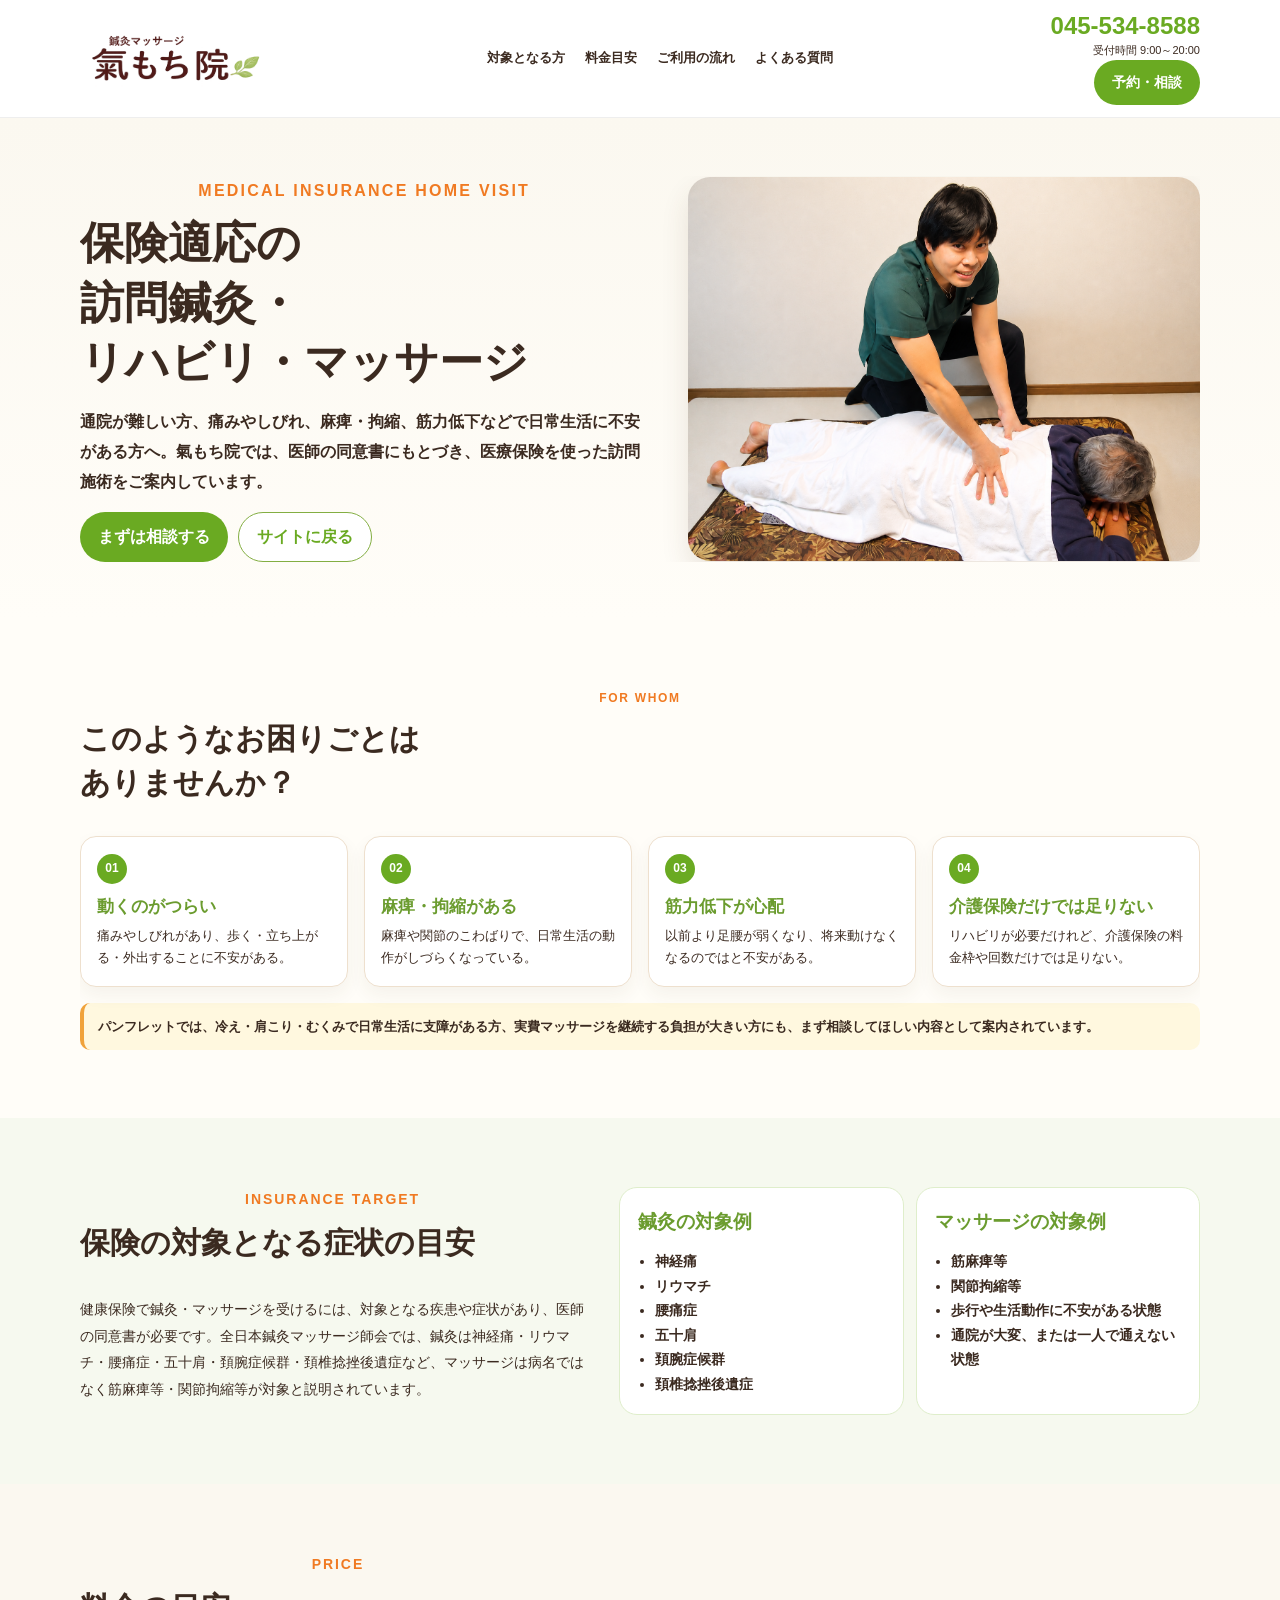
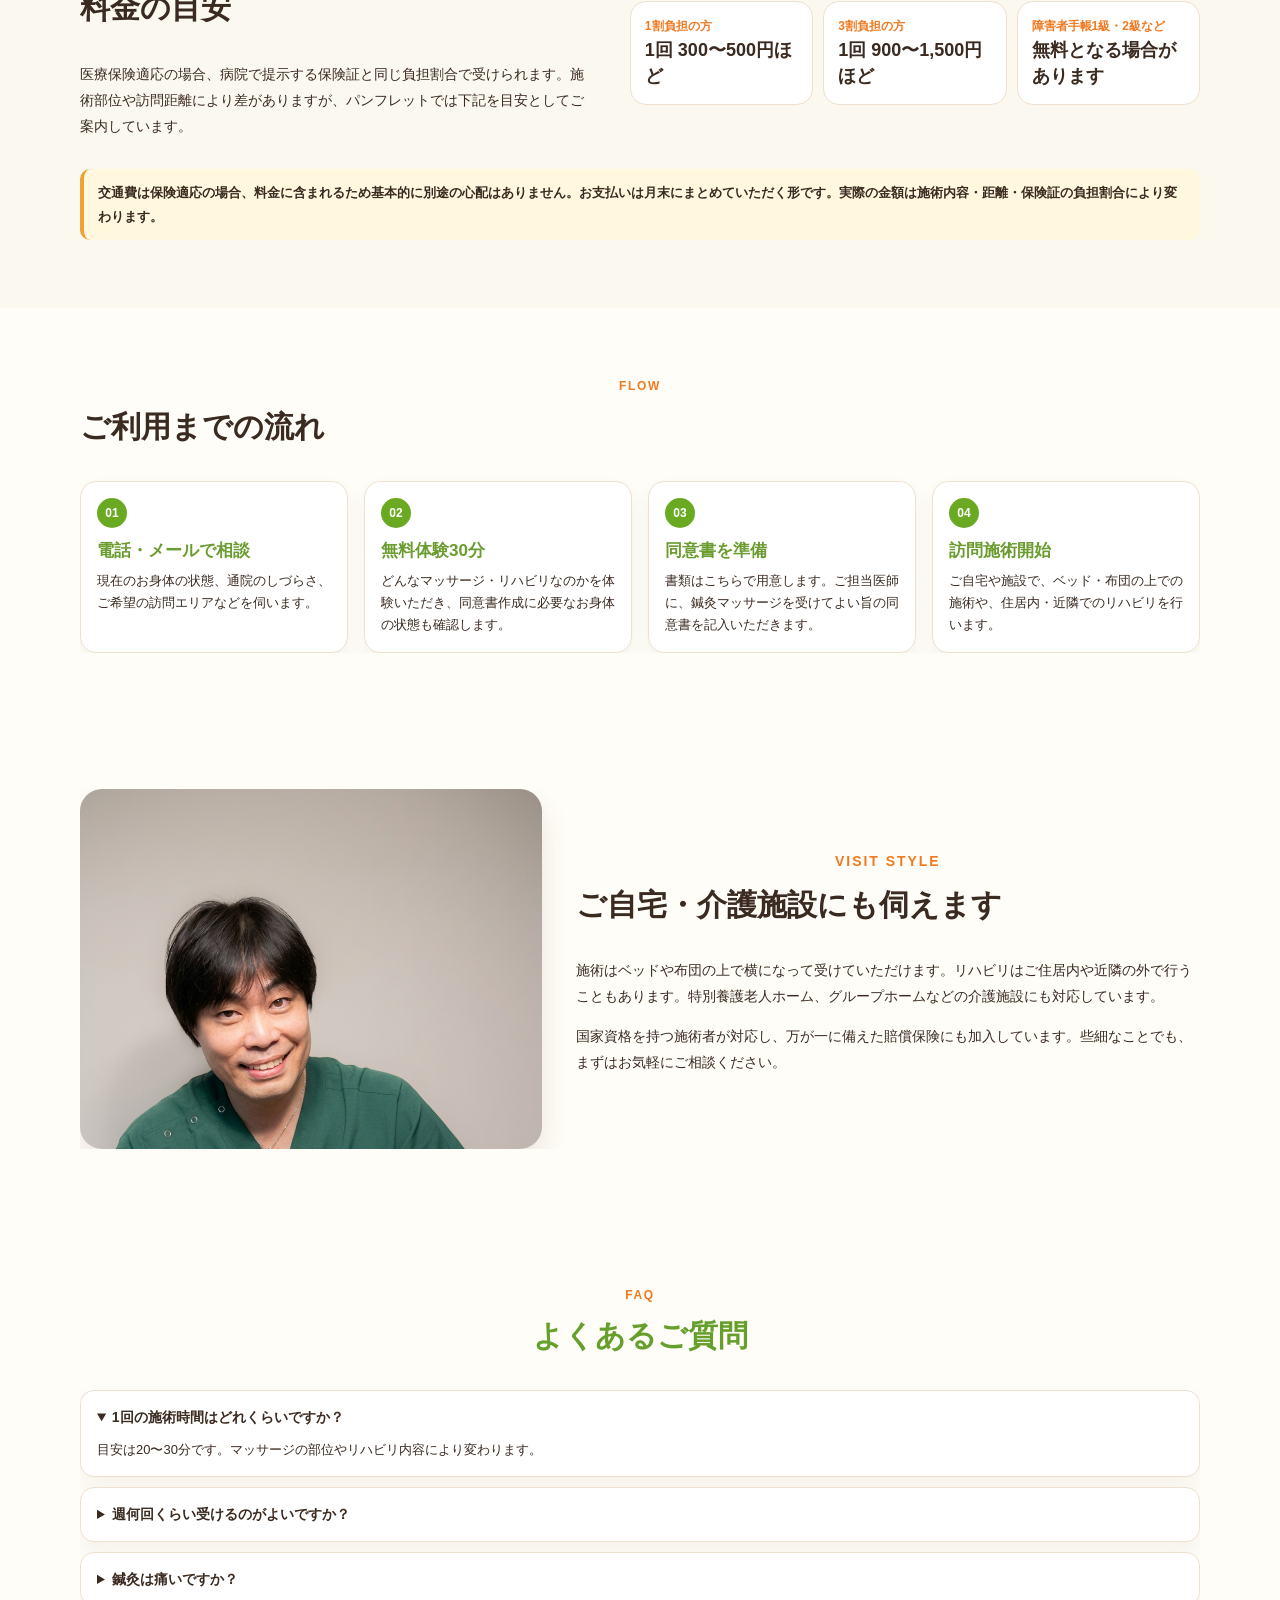
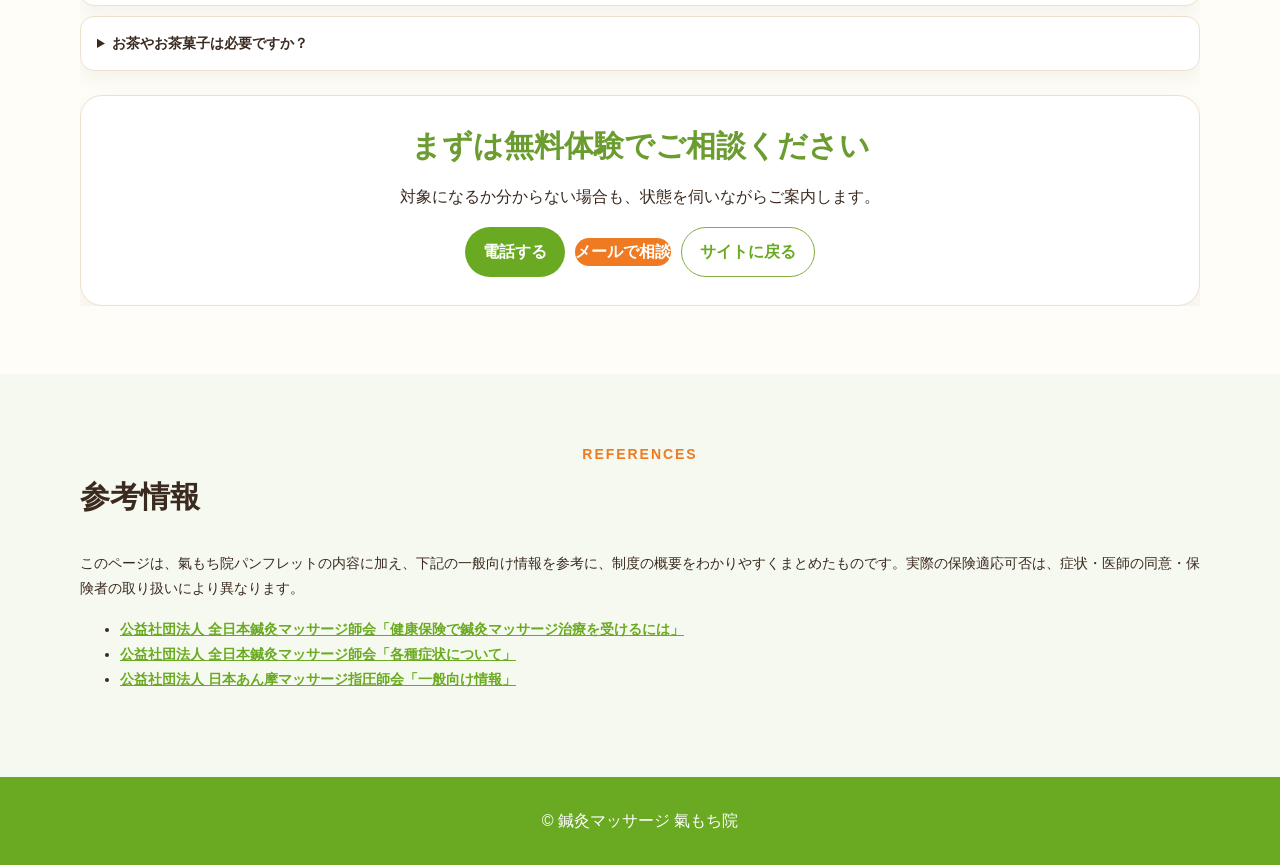
==== insurance.html @ 3b7cf5bc "site update" ====
<!DOCTYPE html>
<html lang="ja">
<head>
  <meta charset="UTF-8" />
  <meta name="viewport" content="width=device-width, initial-scale=1.0" />
  <title>保険適応の訪問鍼灸・リハビリ・マッサージ｜氣もち院</title>
  <meta name="description" content="氣もち院の保険適応による訪問鍼灸・リハビリ・マッサージについて。対象となる症状、医師の同意書、料金目安、無料体験、施術の流れをわかりやすくご案内します。" />
  <link rel="stylesheet" href="style.css" />
  <style>
    @media (max-width: 699px) {
      .detail-page, .detail-page main, .detail-page section, .detail-page .container {
        width: 100%;
        max-width: 100vw;
        overflow-x: hidden;
      }
      .detail-page .container {
        padding-left: 36px;
        padding-right: 36px;
      }
      .detail-page .button-row {
        display: grid;
        grid-template-columns: 1fr;
      }
      .detail-page .button-row .btn {
        width: 100%;
      }
      .detail-page h1,
      .detail-page h2,
      .detail-page h3,
      .detail-page p,
      .detail-page li {
        max-width: 100%;
        white-space: normal;
        word-break: break-all;
        overflow-wrap: anywhere;
      }
    }
  </style>
</head>
<body class="detail-page">
<header class="site-header detail-header">
  <div class="container header-inner">
    <a class="logo" href="index.html#top" aria-label="氣もち院サイトトップへ戻る">
      <img src="images/logo.png" alt="鍼灸マッサージ 氣もち院" />
    </a>
    <nav class="nav" aria-label="詳細ページメニュー">
      <a href="#about">対象となる方</a>
      <a href="#price">料金目安</a>
      <a href="#flow">ご利用の流れ</a>
      <a href="#faq-detail">よくある質問</a>
    </nav>
    <div class="header-contact">
      <span>045-534-8588</span>
      <small>受付時間 9:00～20:00</small>
      <a href="index.html#reserve">予約・相談</a>
    </div>
  </div>
</header>

<main id="top">
  <section class="detail-hero">
    <div class="container detail-hero-grid">
      <div>
        <p class="section-kicker">Medical Insurance Home Visit</p>
        <h1>保険適応の<br>訪問鍼灸・<br>リハビリ・マッサージ</h1>
        <p>通院が難しい方、痛みやしびれ、麻痺・拘縮、筋力低下などで日常生活に不安がある方へ。氣もち院では、医師の同意書にもとづき、医療保険を使った訪問施術をご案内しています。</p>
        <div class="button-row">
          <a class="btn primary" href="index.html#reserve">まずは相談する</a>
          <a class="btn outline" href="index.html#insurance">サイトに戻る</a>
        </div>
      </div>
      <img src="images/photo_visit_massage.png" alt="訪問先で腹臥位の指圧を行う様子" />
    </div>
  </section>

  <section id="about" class="section detail-section">
    <div class="container">
      <p class="section-kicker">For Whom</p>
      <h2>このようなお困りごとは<br>ありませんか？</h2>
      <div class="detail-card-grid">
        <article><span>01</span><h3>動くのがつらい</h3><p>痛みやしびれがあり、歩く・立ち上がる・外出することに不安がある。</p></article>
        <article><span>02</span><h3>麻痺・拘縮がある</h3><p>麻痺や関節のこわばりで、日常生活の動作がしづらくなっている。</p></article>
        <article><span>03</span><h3>筋力低下が心配</h3><p>以前より足腰が弱くなり、将来動けなくなるのではと不安がある。</p></article>
        <article><span>04</span><h3>介護保険だけでは足りない</h3><p>リハビリが必要だけれど、介護保険の料金枠や回数だけでは足りない。</p></article>
      </div>
      <p class="detail-note">パンフレットでは、冷え・肩こり・むくみで日常生活に支障がある方、実費マッサージを継続する負担が大きい方にも、まず相談してほしい内容として案内されています。</p>
    </div>
  </section>

  <section class="section target-section">
    <div class="container target-layout">
      <div>
        <p class="section-kicker">Insurance Target</p>
        <h2>保険の対象となる症状の目安</h2>
        <p>健康保険で鍼灸・マッサージを受けるには、対象となる疾患や症状があり、医師の同意書が必要です。全日本鍼灸マッサージ師会では、鍼灸は神経痛・リウマチ・腰痛症・五十肩・頚腕症候群・頚椎捻挫後遺症など、マッサージは病名ではなく筋麻痺等・関節拘縮等が対象と説明されています。</p>
      </div>
      <div class="target-cards">
        <article>
          <h3>鍼灸の対象例</h3>
          <ul>
            <li>神経痛</li>
            <li>リウマチ</li>
            <li>腰痛症</li>
            <li>五十肩</li>
            <li>頚腕症候群</li>
            <li>頚椎捻挫後遺症</li>
          </ul>
        </article>
        <article>
          <h3>マッサージの対象例</h3>
          <ul>
            <li>筋麻痺等</li>
            <li>関節拘縮等</li>
            <li>歩行や生活動作に不安がある状態</li>
            <li>通院が大変、または一人で通えない状態</li>
          </ul>
        </article>
      </div>
    </div>
  </section>

  <section id="price" class="section detail-section soft-detail">
    <div class="container price-layout">
      <div>
        <p class="section-kicker">Price</p>
        <h2>料金の目安</h2>
        <p>医療保険適応の場合、病院で提示する保険証と同じ負担割合で受けられます。施術部位や訪問距離により差がありますが、パンフレットでは下記を目安としてご案内しています。</p>
      </div>
      <div class="price-boxes">
        <div><span>1割負担の方</span><strong>1回 300〜500円ほど</strong></div>
        <div><span>3割負担の方</span><strong>1回 900〜1,500円ほど</strong></div>
        <div><span>障害者手帳1級・2級など</span><strong>無料となる場合があります</strong></div>
      </div>
    </div>
    <div class="container">
      <p class="detail-note">交通費は保険適応の場合、料金に含まれるため基本的に別途の心配はありません。お支払いは月末にまとめていただく形です。実際の金額は施術内容・距離・保険証の負担割合により変わります。</p>
    </div>
  </section>

  <section id="flow" class="section detail-section">
    <div class="container">
      <p class="section-kicker">Flow</p>
      <h2>ご利用までの流れ</h2>
      <div class="detail-flow">
        <article><span>01</span><h3>電話・メールで相談</h3><p>現在のお身体の状態、通院のしづらさ、ご希望の訪問エリアなどを伺います。</p></article>
        <article><span>02</span><h3>無料体験30分</h3><p>どんなマッサージ・リハビリなのかを体験いただき、同意書作成に必要なお身体の状態も確認します。</p></article>
        <article><span>03</span><h3>同意書を準備</h3><p>書類はこちらで用意します。ご担当医師に、鍼灸マッサージを受けてよい旨の同意書を記入いただきます。</p></article>
        <article><span>04</span><h3>訪問施術開始</h3><p>ご自宅や施設で、ベッド・布団の上での施術や、住居内・近隣でのリハビリを行います。</p></article>
      </div>
    </div>
  </section>

  <section class="section detail-section visit-section">
    <div class="container visit-grid">
      <img src="images/photo_therapist.png" alt="氣もち院の施術者 平山和也" />
      <div>
        <p class="section-kicker">Visit Style</p>
        <h2>ご自宅・介護施設にも伺えます</h2>
        <p>施術はベッドや布団の上で横になって受けていただけます。リハビリはご住居内や近隣の外で行うこともあります。特別養護老人ホーム、グループホームなどの介護施設にも対応しています。</p>
        <p>国家資格を持つ施術者が対応し、万が一に備えた賠償保険にも加入しています。些細なことでも、まずはお気軽にご相談ください。</p>
      </div>
    </div>
  </section>

  <section id="faq-detail" class="section faq-section">
    <div class="container">
      <p class="section-kicker">FAQ</p>
      <h2>よくあるご質問</h2>
      <div class="faq-list">
        <details open>
          <summary>1回の施術時間はどれくらいですか？</summary>
          <p>目安は20〜30分です。マッサージの部位やリハビリ内容により変わります。</p>
        </details>
        <details>
          <summary>週何回くらい受けるのがよいですか？</summary>
          <p>パンフレットでは週2〜3回をおすすめしています。お身体の状態や生活リズムに合わせてご相談ください。</p>
        </details>
        <details>
          <summary>鍼灸は痛いですか？</summary>
          <p>まったくないとは言えませんが、鍼はとても細く、注射のような痛みとは異なります。お灸も火傷にならないよう注意して行います。</p>
        </details>
        <details>
          <summary>お茶やお茶菓子は必要ですか？</summary>
          <p>お気遣いは不要です。必要な料金をいただいていますので、どうぞご負担なくお迎えください。</p>
        </details>
      </div>
      <div class="detail-cta">
        <h2>まずは無料体験でご相談ください</h2>
        <p>対象になるか分からない場合も、状態を伺いながらご案内します。</p>
        <div class="button-row">
          <a class="btn primary" href="tel:0455348588">電話する</a>
          <a class="btn mail" href="mailto:kimochiin@gmail.com">メールで相談</a>
          <a class="btn outline" href="index.html#insurance">サイトに戻る</a>
        </div>
      </div>
    </div>
  </section>

  <section class="section source-section">
    <div class="container">
      <p class="section-kicker">References</p>
      <h2>参考情報</h2>
      <p>このページは、氣もち院パンフレットの内容に加え、下記の一般向け情報を参考に、制度の概要をわかりやすくまとめたものです。実際の保険適応可否は、症状・医師の同意・保険者の取り扱いにより異なります。</p>
      <ul>
        <li><a href="https://www.zensin.or.jp/kokumin/insurance/" target="_blank" rel="noopener">公益社団法人 全日本鍼灸マッサージ師会「健康保険で鍼灸マッサージ治療を受けるには」</a></li>
        <li><a href="https://www.zensin.or.jp/kokumin/symptom/" target="_blank" rel="noopener">公益社団法人 全日本鍼灸マッサージ師会「各種症状について」</a></li>
        <li><a href="https://nichimakai.or.jp/public.html" target="_blank" rel="noopener">公益社団法人 日本あん摩マッサージ指圧師会「一般向け情報」</a></li>
      </ul>
    </div>
  </section>
</main>

<div class="fixed-contact" aria-label="固定予約ボタン">
  <a class="fixed-tel" href="tel:0455348588">電話する</a>
  <a class="fixed-mail" href="mailto:kimochiin@gmail.com">メール相談</a>
</div>

<footer>
  <p>© 鍼灸マッサージ 氣もち院</p>
</footer>
<script src="script.js"></script>
</body>
</html>
---- style.css ----
*{box-sizing:border-box}html{scroll-behavior:smooth}body{margin:0;font-family:"Yu Gothic","Hiragino Sans",sans-serif;color:#3b2a20;background:#fffdf8;line-height:1.75;font-size:15px;padding-bottom:74px}.container{width:min(100% - 28px,1120px);margin:auto}img{max-width:100%;display:block}a{text-decoration:none}.site-header{position:sticky;top:0;z-index:50;background:rgba(255,255,255,.96);backdrop-filter:blur(8px);border-bottom:1px solid #eee}.header-inner{display:flex;align-items:center;justify-content:space-between;gap:10px;padding:8px 0}.logo img{width:128px}.nav{display:none}.header-contact{text-align:right}.header-contact span,.header-contact small{display:none}.header-contact a,.btn{display:inline-flex;align-items:center;justify-content:center;border-radius:999px;font-weight:900}.header-contact a{background:#6aaa22;color:#fff;padding:7px 12px;font-size:12px}.hero{background:#fbf7ed}.hero-frame{display:flex;flex-direction:column}.hero-overlay{order:1;padding:28px 6% 18px;background:linear-gradient(180deg,#fffdf8 0%,#fbf7ed 100%)}.hero-bg{order:2;width:100%;height:auto;object-fit:contain}.hero-catch{font-size:15px;font-weight:900;margin:0 0 8px}.hero-title{font-size:29px;line-height:1.42;margin:0 0 12px;font-weight:900;letter-spacing:.02em}.hero-title-line{display:block}.hero-title span span,.hero-title>span:last-child span{color:#f07a22}.hero-lead{font-size:13px;font-weight:800;line-height:1.7;margin:0 0 16px}.hero-btn{width:100%;background:#6aaa22;color:#fff;border-radius:12px;padding:12px 14px;font-size:13px;font-weight:900;box-shadow:0 10px 20px rgba(72,123,25,.2)}.hero-btn:after{content:"→";margin-left:10px}.trust-strip{background:#6aaa22;color:#fff;padding:10px 0}.trust-grid{display:grid;grid-template-columns:repeat(2,1fr);gap:8px;text-align:center}.trust-grid div{padding:6px 4px}.trust-grid strong{display:block;font-size:14px;line-height:1.35}.trust-grid span{display:block;font-size:10px;line-height:1.45;font-weight:700}.section{padding:38px 0}.soft,.policy-section,.access{background:#fbf8f0}.section-kicker{text-align:center;margin:0 0 8px;color:#f07a22;font-size:12px;font-weight:900;letter-spacing:.14em;text-transform:uppercase}.section h2{display:flex;align-items:center;justify-content:center;gap:8px;margin:0 0 22px;text-align:center;color:#679f2c;font-size:23px;line-height:1.45}.section h2 img{width:28px}.center{text-align:center;font-size:16px;font-weight:900}.center strong{color:#f07a22}.worry-grid{display:grid;grid-template-columns:repeat(2,1fr);gap:12px}.worry-card{background:#fff;border:1px solid #eee0ce;border-radius:16px;padding:12px 8px;text-align:center;box-shadow:0 8px 18px rgba(88,61,35,.06)}.worry-card img{height:92px;margin:0 auto 8px;object-fit:contain}.worry-card h3{font-size:12px;line-height:1.5;margin:0}.effect-grid{display:grid;grid-template-columns:repeat(2,1fr);gap:12px}.effect-grid article{background:#fff;border-radius:16px;padding:14px 10px;text-align:center;box-shadow:0 8px 18px rgba(88,61,35,.05)}.effect-grid img{width:90px;height:90px;object-fit:contain;border-radius:50%;background:#fffaf0;margin:0 auto 8px}.effect-grid h3{color:#6b9c2f;font-size:15px;line-height:1.45;margin:0}.effect-grid p{display:none}.policy-layout{display:grid;gap:18px}.policy-layout h2{display:block;color:#3b2a20;font-size:22px;text-align:left;margin-bottom:12px}.policy-layout p{font-size:14px;line-height:1.8}.policy-card{background:#fff;border:1px solid #eee0ce;border-radius:18px;padding:18px;box-shadow:0 8px 18px rgba(88,61,35,.06)}.policy-card h3{color:#6b9c2f;margin:0 0 10px}.policy-card ul{margin:0;padding-left:1.2em;font-weight:800;font-size:14px}.reason-layout{display:grid;gap:20px}.reason-grid{display:grid;grid-template-columns:repeat(2,1fr);gap:12px;text-align:center}.reason-grid article{background:#fff;border:1px solid #eee0ce;border-radius:16px;padding:14px 8px;box-shadow:0 8px 18px rgba(88,61,35,.05)}.reason-grid img{height:42px;margin:0 auto 8px}.reason-grid h3{color:#6b9c2f;font-size:14px;line-height:1.45;margin:0 0 4px}.reason-grid p{font-size:11px;line-height:1.55;margin:0}.treatment-photo{border-radius:18px;box-shadow:0 10px 22px rgba(0,0,0,.1)}.flow-grid{display:grid;grid-template-columns:repeat(2,1fr);gap:12px}.flow-grid article,.symptom-grid article{background:#fff;border:1px solid #eee0ce;border-radius:16px;padding:14px;box-shadow:0 8px 18px rgba(88,61,35,.06)}.flow-grid span{display:inline-flex;width:28px;height:28px;border-radius:50%;background:#6aaa22;color:#fff;align-items:center;justify-content:center;font-weight:900;font-size:12px}.flow-grid h3{color:#6b9c2f;margin:8px 0 4px;font-size:15px}.flow-grid p{font-size:12px;line-height:1.7;margin:0}.profile-layout{display:grid;grid-template-columns:96px 1fr;gap:16px;align-items:start}.profile-layout>img{width:96px;filter:drop-shadow(0 8px 12px rgba(0,0,0,.12))}.profile-layout h2{text-align:left;justify-content:flex-start;margin-bottom:8px}.profile-layout h3{font-size:20px;color:#3b2a20;margin:0 0 8px}.profile-layout p{font-size:13px;line-height:1.8}.license-list{grid-column:1 / -1;display:grid;gap:8px;margin-top:12px}.license-list div{border-bottom:1px solid #eee0ce;padding-bottom:8px}.license-list dt{font-weight:900;color:#6aaa22}.license-list dd{margin:0;font-weight:700;font-size:13px}.community-section.event-section{background:linear-gradient(180deg,#fff8bd 0%,#fff1a6 55%,#fff8d5 100%);padding:34px 0;overflow:hidden}.event-title-img-wrap{text-align:center;margin:0 auto 16px}.event-title-img{width:100%;max-width:520px;margin:auto;filter:drop-shadow(0 8px 16px rgba(91,121,31,.18))}.event-hero{display:grid;gap:16px}.event-copy .section-kicker{text-align:left}.event-copy h2{display:block;text-align:left;color:#3b2a20;font-size:25px;line-height:1.45;margin:0 0 12px}.event-heading-line{display:block}.event-heading em{color:#e56d15;font-style:normal}.event-copy p{font-size:14px;line-height:1.85;font-weight:800;margin:0}.event-photo-card{border:5px solid rgba(255,255,255,.8);border-radius:24px;overflow:hidden;box-shadow:0 12px 26px rgba(88,61,35,.14)}.event-photo-card img{width:100%;aspect-ratio:16/10;object-fit:cover;object-position:center}.event-program-grid{display:grid;gap:14px;margin-top:18px}.event-program-card{background:rgba(255,255,255,.9);border:1px solid rgba(238,191,95,.65);border-radius:22px;padding:18px;box-shadow:0 12px 26px rgba(88,61,35,.09);display:grid;grid-template-columns:1fr 110px;gap:8px;align-items:end}.program-label{display:block;color:#6b625a;font-size:12px;margin-bottom:6px}.event-program-card h3{font-size:18px;line-height:1.42;color:#e56d15;margin:0 0 8px}.event-program-card h3 span{display:inline}.event-program-card p{font-size:13px;line-height:1.75;font-weight:800;margin:0 0 10px}.event-program-card ul{list-style:none;margin:0;padding:0;display:grid;gap:5px}.event-program-card li{position:relative;padding-left:18px;font-size:12px;font-weight:900}.event-program-card li:before{content:"✓";position:absolute;left:0;color:#79b530}.event-program-illust{width:110px;max-height:130px;object-fit:contain;align-self:end}.event-info-bar{margin-top:16px;background:rgba(255,255,255,.88);border:1px solid rgba(238,191,95,.65);border-radius:18px;padding:16px;display:grid;grid-template-columns:repeat(2,1fr);gap:12px}.event-info-bar>div:first-child{grid-column:1 / -1}.event-info-bar span{display:block;color:#6aaa22;font-size:12px;font-weight:900}.event-info-bar strong{font-size:16px;line-height:1.4}.event-info-main strong{font-size:24px}.event-info-bar small{display:block;font-size:12px;font-weight:800;line-height:1.6}.event-note{background:rgba(255,255,255,.78);border:1px solid #ecd69f;border-radius:14px;padding:10px 12px;font-size:11px;line-height:1.7;margin:14px 0 0}.campaign{padding:30px 0;background:#fffdf8}.campaign img{border-radius:14px;box-shadow:0 10px 22px rgba(88,61,35,.08)}.voice-lead{font-size:12px;text-align:center;color:#7a6b5f;font-weight:700;margin:-12px auto 18px}.voice-grid{display:grid;gap:12px}.voice{display:flex;gap:12px;background:#fff;border:1px solid #eee0ce;border-radius:16px;box-shadow:0 8px 18px rgba(88,61,35,.06);padding:13px}.voice img{width:54px;height:54px;border-radius:50%;object-fit:cover;flex:none}.voice strong{font-size:13px;line-height:1.45}.voice p{font-size:12px;line-height:1.65;margin:4px 0 0}.voice-more,.faq-more{text-align:center;margin-top:14px}.voice-more summary,.faq-more>summary{display:inline-flex;align-items:center;justify-content:center;gap:8px;width:100%;list-style:none;cursor:pointer;background:#fff;color:#6aaa22;border:1px solid #b8d796;border-radius:999px;padding:10px 22px;font-weight:900;box-shadow:0 8px 18px rgba(88,61,35,.08)}summary::-webkit-details-marker{display:none}.voice-more summary:after,.faq-more>summary:after{content:"＋"}.voice-more[open] summary:after,.faq-more[open]>summary:after{content:"−"}.more-voice-grid,.faq-more-list{margin-top:14px;text-align:left}.faq-list{display:grid;gap:10px}.faq-list details{background:#fff;border:1px solid #eee0ce;border-radius:14px;padding:14px 16px;box-shadow:0 8px 18px rgba(88,61,35,.06)}.faq-list summary{cursor:pointer;font-weight:900;font-size:14px}.faq-list p{font-size:13px;margin:10px 0 0}.local-section{display:none}.access-grid{display:grid;gap:14px}.access-info,.reserve-box{background:#fff;border-radius:18px;padding:18px;box-shadow:0 8px 18px rgba(88,61,35,.06)}.access-info h2{display:block;text-align:left;color:#3b2a20;margin:0 0 12px}.outline{border:1px solid #83ae42;color:#6aaa22;background:#fff;padding:10px 18px}.map{width:100%;min-height:240px;border:0;border-radius:18px}.reserve-box{text-align:center}.reserve-box strong{display:block;font-size:28px;line-height:1.2}.reserve-box small{display:block;margin:8px 0 14px}.primary{background:#6aaa22;color:#fff;padding:11px 18px}.line{background:#06c755;color:#fff;padding:11px 18px;margin-top:8px;width:100%}.reserve-box .primary{width:100%;margin-top:8px}.closing-banner{background:linear-gradient(90deg,#f5f8e9,#fbfff5,#f3f8e8)}.closing-inner{display:grid;grid-template-columns:80px 1fr;gap:12px;align-items:center;padding:16px 0}.closing-person{width:86px;align-self:end}.closing-message p{font-size:13px;line-height:1.7;font-weight:900;margin:0}.page-top-btn{grid-column:1/-1;justify-self:center;display:inline-flex;align-items:center;gap:10px;background:#fff;color:#3b2a20;border-radius:999px;padding:9px 14px;font-size:13px;font-weight:900;box-shadow:0 8px 18px rgba(80,80,40,.10)}.page-top-btn b{width:30px;height:30px;border-radius:50%;display:inline-flex;align-items:center;justify-content:center;background:#f6fbef;color:#6aaa22}footer{background:#6aaa22;color:#fff;text-align:center;padding:12px 0 84px}.fixed-contact{display:flex;position:fixed;left:0;right:0;bottom:0;z-index:9999;background:#fff;box-shadow:0 -8px 22px rgba(60,50,30,.14);border-top:1px solid #e9dcc8}.fixed-contact a{flex:1;text-align:center;color:#fff;font-weight:900;padding:15px 8px;font-size:15px;letter-spacing:.04em}.fixed-tel{background:#6aaa22}.fixed-tel:before{content:"☎ "}.fixed-line{background:#06c755}.fixed-line:before{content:"LINE "}
@media (min-width:700px){body{font-size:16px;padding-bottom:0}.container{width:min(1120px,92%)}.header-inner{padding:12px 0}.logo img{width:190px}.nav{display:flex;gap:20px;white-space:nowrap}.nav a{color:#3b2a20;font-weight:900;font-size:13px}.header-contact span,.header-contact small{display:block}.header-contact span{color:#6aaa22;font-size:24px;font-weight:900;line-height:1.2}.header-contact small{font-size:11px}.header-contact a{padding:10px 18px;font-size:14px}.hero{padding:0}.hero-frame{position:relative;display:block;width:min(1120px,92%);margin:0 auto;overflow:hidden}.hero-bg{width:100%;height:auto}.hero-overlay{position:absolute;left:clamp(26px,4vw,70px);top:50%;transform:translateY(-50%);width:min(520px,40%);padding:0;background:transparent}.hero-catch{font-size:clamp(16px,1.35vw,22px);margin-bottom:14px}.hero-title{font-size:clamp(30px,2.65vw,44px);line-height:1.36;white-space:normal}.hero-title-line{white-space:nowrap}.hero-lead{font-size:clamp(13px,1.05vw,16px);line-height:1.85;margin-bottom:20px}.hero-btn{width:auto;padding:13px 26px;font-size:15px}.trust-grid{grid-template-columns:repeat(4,1fr)}.trust-grid div{border-right:1px solid rgba(255,255,255,.32)}.trust-grid div:last-child{border-right:0}.trust-grid strong{font-size:18px}.trust-grid span{font-size:12px}.section{padding:62px 0}.section h2{font-size:30px;margin-bottom:32px}.section h2 img{width:38px}.worry-grid,.effect-grid{grid-template-columns:repeat(4,1fr);gap:20px}.worry-card{padding:18px}.worry-card img{height:145px}.worry-card h3{font-size:15px}.effect-grid article{padding:24px}.effect-grid img{width:145px;height:145px}.effect-grid h3{font-size:20px}.effect-grid p{display:block;font-size:14px;line-height:1.8}.policy-layout,.reason-layout,.access-grid{grid-template-columns:1.1fr .9fr;display:grid;gap:36px;align-items:center}.reason-grid{grid-template-columns:repeat(4,1fr);gap:0}.reason-grid article{border-radius:0;border:0;border-right:1px solid #e8decf;box-shadow:none}.reason-grid article:last-child{border-right:0}.flow-grid{grid-template-columns:repeat(4,1fr);gap:18px}.profile-layout{grid-template-columns:260px 1fr;gap:32px}.profile-layout>img{width:220px}.license-list{grid-column:auto}.license-list div{display:grid;grid-template-columns:110px 1fr}.community-section.event-section{padding:44px 0 48px}.event-title-img{width:min(660px,86%)}.event-hero{grid-template-columns:1fr .92fr;gap:28px;align-items:center}.event-copy h2{font-size:clamp(28px,2.55vw,36px);line-height:1.45}.event-heading-line{white-space:nowrap}.event-copy p{font-size:15px}.event-program-grid{grid-template-columns:repeat(2,1fr);gap:18px}.event-program-card{min-height:320px;grid-template-columns:minmax(0,1fr) 220px;padding:22px;gap:18px}.event-program-text{display:flex;flex-direction:column;height:100%}.event-program-card h3{font-size:21px;min-height:64px}.event-program-card h3 span{display:block;white-space:nowrap}.event-program-card p{min-height:116px;font-size:14px}.event-program-card ul{margin-top:auto}.event-program-card li{font-size:14px}.event-program-illust{width:220px;height:220px;max-height:220px}.selfcare-card .event-program-illust{width:230px}.event-info-bar{grid-template-columns:1.4fr repeat(4,1fr);gap:12px;padding:18px 20px}.event-info-bar>div{border-left:1px dashed #d8bc77;padding-left:14px}.event-info-bar>div:first-child{grid-column:auto;border-left:0;padding-left:0}.event-info-main strong{font-size:24px}.event-info-bar strong{font-size:17px}.voice-grid{grid-template-columns:repeat(3,1fr);gap:18px}.more-voice-grid{grid-template-columns:repeat(3,1fr)}.voice-more summary,.faq-more>summary{width:auto}.local-section{display:block;background:#f6f9ef}.local-section p{max-width:900px;margin:0 auto 14px;font-weight:700}.access-grid{grid-template-columns:1fr 1.2fr 1fr}.map{min-height:300px}.closing-inner{grid-template-columns:160px 1fr 220px;min-height:155px}.closing-person{width:145px}.closing-message p{font-size:clamp(18px,1.65vw,23px)}.page-top-btn{grid-column:auto;justify-self:end}.fixed-contact{display:none}footer{padding:14px 0}}
@media (min-width:1000px){.hero-frame{width:min(1080px,92%)}.section{padding:68px 0}}
.services-section{background:#fffdf8}.service-grid{display:grid;gap:14px}.service-card{background:#fff;border:1px solid #eee0ce;border-radius:18px;overflow:hidden;box-shadow:0 10px 22px rgba(88,61,35,.07)}.service-card img{width:100%;height:170px;object-fit:cover}.service-card div{padding:16px}.service-card span{display:block;color:#f07a22;font-size:11px;font-weight:900;letter-spacing:.12em;text-transform:uppercase}.service-card h3{color:#6b9c2f;font-size:19px;margin:4px 0 8px;line-height:1.35}.service-card p{font-size:13px;line-height:1.75;margin:0 0 10px}.service-card strong{display:inline-flex;background:#f6fbef;color:#4f821b;border-radius:999px;padding:6px 11px;font-size:12px}.insurance-section{background:#f6f9ef}.insurance-layout{display:grid;gap:18px}.insurance-copy h2{display:block;text-align:left;color:#3b2a20;margin-bottom:12px}.insurance-copy p{font-size:14px;line-height:1.85}.insurance-price{display:grid;gap:10px;margin:16px 0}.insurance-price div{background:#fff;border:1px solid #dfeecb;border-radius:16px;padding:14px}.insurance-price span{display:block;color:#6aaa22;font-size:12px;font-weight:900}.insurance-price strong{display:block;font-size:19px;color:#3b2a20}.note{background:#fff8df;border-left:4px solid #f0a23a;border-radius:10px;padding:10px 12px;font-weight:800}.insurance-photo-stack{display:grid;grid-template-columns:1fr 92px;gap:10px;align-items:end}.insurance-photo-stack img{width:100%;border-radius:18px;box-shadow:0 10px 22px rgba(88,61,35,.11);object-fit:cover}.insurance-photo-stack img:first-child{aspect-ratio:4/3}.insurance-photo-stack img:last-child{height:145px}.insurance-points{display:grid;gap:10px;margin-top:16px}.insurance-points article{background:#fff;border:1px solid #dfeecb;border-radius:16px;padding:14px}.insurance-points span{display:block;color:#f07a22;font-weight:900;margin-bottom:4px}.insurance-points p{font-size:13px;line-height:1.7;margin:0}.astrology-section{background:linear-gradient(180deg,#fffdf8 0%,#fbf7ed 100%)}.astrology-box{display:grid;gap:16px;background:#fff;border:1px solid #eee0ce;border-radius:22px;padding:20px;box-shadow:0 10px 24px rgba(88,61,35,.07)}.astrology-box h2{display:block;text-align:left;color:#3b2a20;margin-bottom:10px}.astrology-box p{font-size:14px;line-height:1.85}.astrology-card{background:linear-gradient(145deg,#6aaa22,#8fcf3e);color:#fff;border-radius:18px;padding:18px;display:grid;gap:8px;align-content:center}.astrology-card span{font-size:12px;font-weight:900;opacity:.86}.astrology-card b{font-size:20px;line-height:1.3}.mail,.fixed-mail{background:#f07a22;color:#fff}.reserve-box .mail{width:100%;margin-top:8px;padding:11px 18px}.reserve-link{display:inline-block;margin-top:10px;color:#6aaa22;font-size:13px;font-weight:900}.access-info a:not(.btn){color:#6aaa22;font-weight:900}.fixed-mail:before{content:"✉ "}
@media (min-width:700px){.service-grid{grid-template-columns:repeat(3,1fr);gap:18px}.service-card img{height:210px}.service-card h3{font-size:22px}.service-card p{font-size:14px}.insurance-layout{grid-template-columns:1.05fr .95fr;align-items:center;gap:34px}.insurance-price{grid-template-columns:repeat(2,1fr)}.insurance-photo-stack{grid-template-columns:1fr 150px;gap:14px}.insurance-photo-stack img:last-child{height:230px}.insurance-points{grid-template-columns:repeat(3,1fr);gap:14px;margin-top:22px}.astrology-box{grid-template-columns:1fr 320px;align-items:center;padding:30px}.astrology-card{min-height:240px}.reserve-box .mail{width:100%}.fixed-mail{background:#f07a22}}
@media (max-width:699px){body{overflow-x:hidden}.site-header{width:100vw;max-width:100vw;overflow:hidden}.site-header .header-inner{position:relative;width:100vw;max-width:100vw;min-height:56px;padding-left:18px;padding-right:18px}.site-header .logo img{width:112px}.header-contact{display:none}}
.text-link{display:inline-flex;margin-top:8px;color:#6aaa22;font-size:13px;font-weight:900}.button-row{display:flex;flex-wrap:wrap;gap:10px;align-items:center}.detail-page{background:#fffdf8}.detail-header .logo{display:block}.detail-hero{background:linear-gradient(180deg,#fbf8f0 0%,#fffdf8 100%);padding:34px 0}.detail-hero-grid{display:grid;gap:18px;align-items:center}.detail-hero h1{font-size:31px;line-height:1.35;margin:0 0 12px;color:#3b2a20}.detail-hero p{font-size:14px;line-height:1.85;font-weight:800}.detail-hero img{border-radius:22px;box-shadow:0 14px 28px rgba(88,61,35,.12);width:100%;aspect-ratio:4/3;object-fit:cover}.detail-section h2,.target-section h2{display:block;color:#3b2a20;text-align:left}.detail-card-grid,.detail-flow{display:grid;gap:12px}.detail-card-grid article,.detail-flow article{background:#fff;border:1px solid #eee0ce;border-radius:16px;padding:16px;box-shadow:0 8px 18px rgba(88,61,35,.06)}.detail-card-grid span,.detail-flow span{display:inline-flex;width:30px;height:30px;border-radius:50%;align-items:center;justify-content:center;background:#6aaa22;color:#fff;font-weight:900;font-size:12px}.detail-card-grid h3,.detail-flow h3{color:#6b9c2f;margin:8px 0 4px;font-size:17px}.detail-card-grid p,.detail-flow p{font-size:13px;line-height:1.7;margin:0}.detail-note{background:#fff8df;border-left:4px solid #f0a23a;border-radius:10px;padding:12px 14px;font-size:13px;font-weight:800;line-height:1.8;margin:16px 0 0}.target-section{background:#f6f9ef}.target-layout{display:grid;gap:18px}.target-layout p{font-size:14px;line-height:1.9}.target-cards{display:grid;gap:12px}.target-cards article{background:#fff;border:1px solid #dfeecb;border-radius:18px;padding:18px}.target-cards h3{color:#6b9c2f;margin:0 0 10px}.target-cards ul{margin:0;padding-left:1.2em;font-weight:800;font-size:14px}.soft-detail{background:#fbf8f0}.price-layout{display:grid;gap:16px}.price-layout p{font-size:14px;line-height:1.85}.price-boxes{display:grid;gap:10px}.price-boxes div{background:#fff;border:1px solid #eee0ce;border-radius:16px;padding:14px}.price-boxes span{display:block;color:#f07a22;font-size:12px;font-weight:900}.price-boxes strong{display:block;color:#3b2a20;font-size:18px;line-height:1.45}.visit-grid{display:grid;gap:18px;align-items:center}.visit-grid img{border-radius:22px;box-shadow:0 14px 28px rgba(88,61,35,.12);width:100%;max-height:360px;object-fit:cover;object-position:top}.visit-grid p{font-size:14px;line-height:1.85}.detail-cta{background:#fff;border:1px solid #eee0ce;border-radius:22px;padding:20px;margin-top:24px;text-align:center;box-shadow:0 10px 24px rgba(88,61,35,.07)}.detail-cta h2{text-align:center;color:#6b9c2f;margin-bottom:8px}.detail-cta .button-row{justify-content:center}.source-section{background:#f6f9ef}.source-section h2{display:block;text-align:left;color:#3b2a20}.source-section p,.source-section li{font-size:13px;line-height:1.8}.source-section a{color:#6aaa22;font-weight:900;text-decoration:underline}.detail-page .fixed-mail{background:#f07a22}
@media (min-width:700px){.detail-hero{padding:58px 0}.detail-hero-grid{grid-template-columns:1fr .9fr;gap:40px}.detail-hero h1{font-size:44px}.detail-hero p{font-size:16px}.detail-card-grid{grid-template-columns:repeat(4,1fr);gap:16px}.target-layout{grid-template-columns:1fr 1.15fr;gap:34px;align-items:center}.target-cards{grid-template-columns:repeat(2,1fr)}.price-layout{grid-template-columns:.95fr 1.05fr;gap:34px;align-items:center}.price-boxes{grid-template-columns:repeat(3,1fr)}.detail-flow{grid-template-columns:repeat(4,1fr);gap:16px}.visit-grid{grid-template-columns:.85fr 1.15fr;gap:34px}.detail-cta{padding:28px}.source-section p,.source-section li{font-size:14px}}
.detail-page h1,.detail-page h2,.detail-page h3,.detail-page p,.detail-page li{overflow-wrap:anywhere;word-break:normal}.detail-page .container{max-width:100%;overflow:hidden}
@media (max-width:699px){.detail-page *{min-width:0;max-width:100%}.detail-page h1,.detail-page h2,.detail-page h3,.detail-page p,.detail-page li{white-space:normal;word-break:break-all;overflow-wrap:anywhere}.detail-hero h1{font-size:28px;line-height:1.42}.detail-section h2,.target-section h2,.source-section h2{font-size:22px;line-height:1.45}.detail-card-grid article,.detail-flow article,.target-cards article,.price-boxes div{min-width:0}.detail-page .button-row .btn{flex:1 1 140px}}
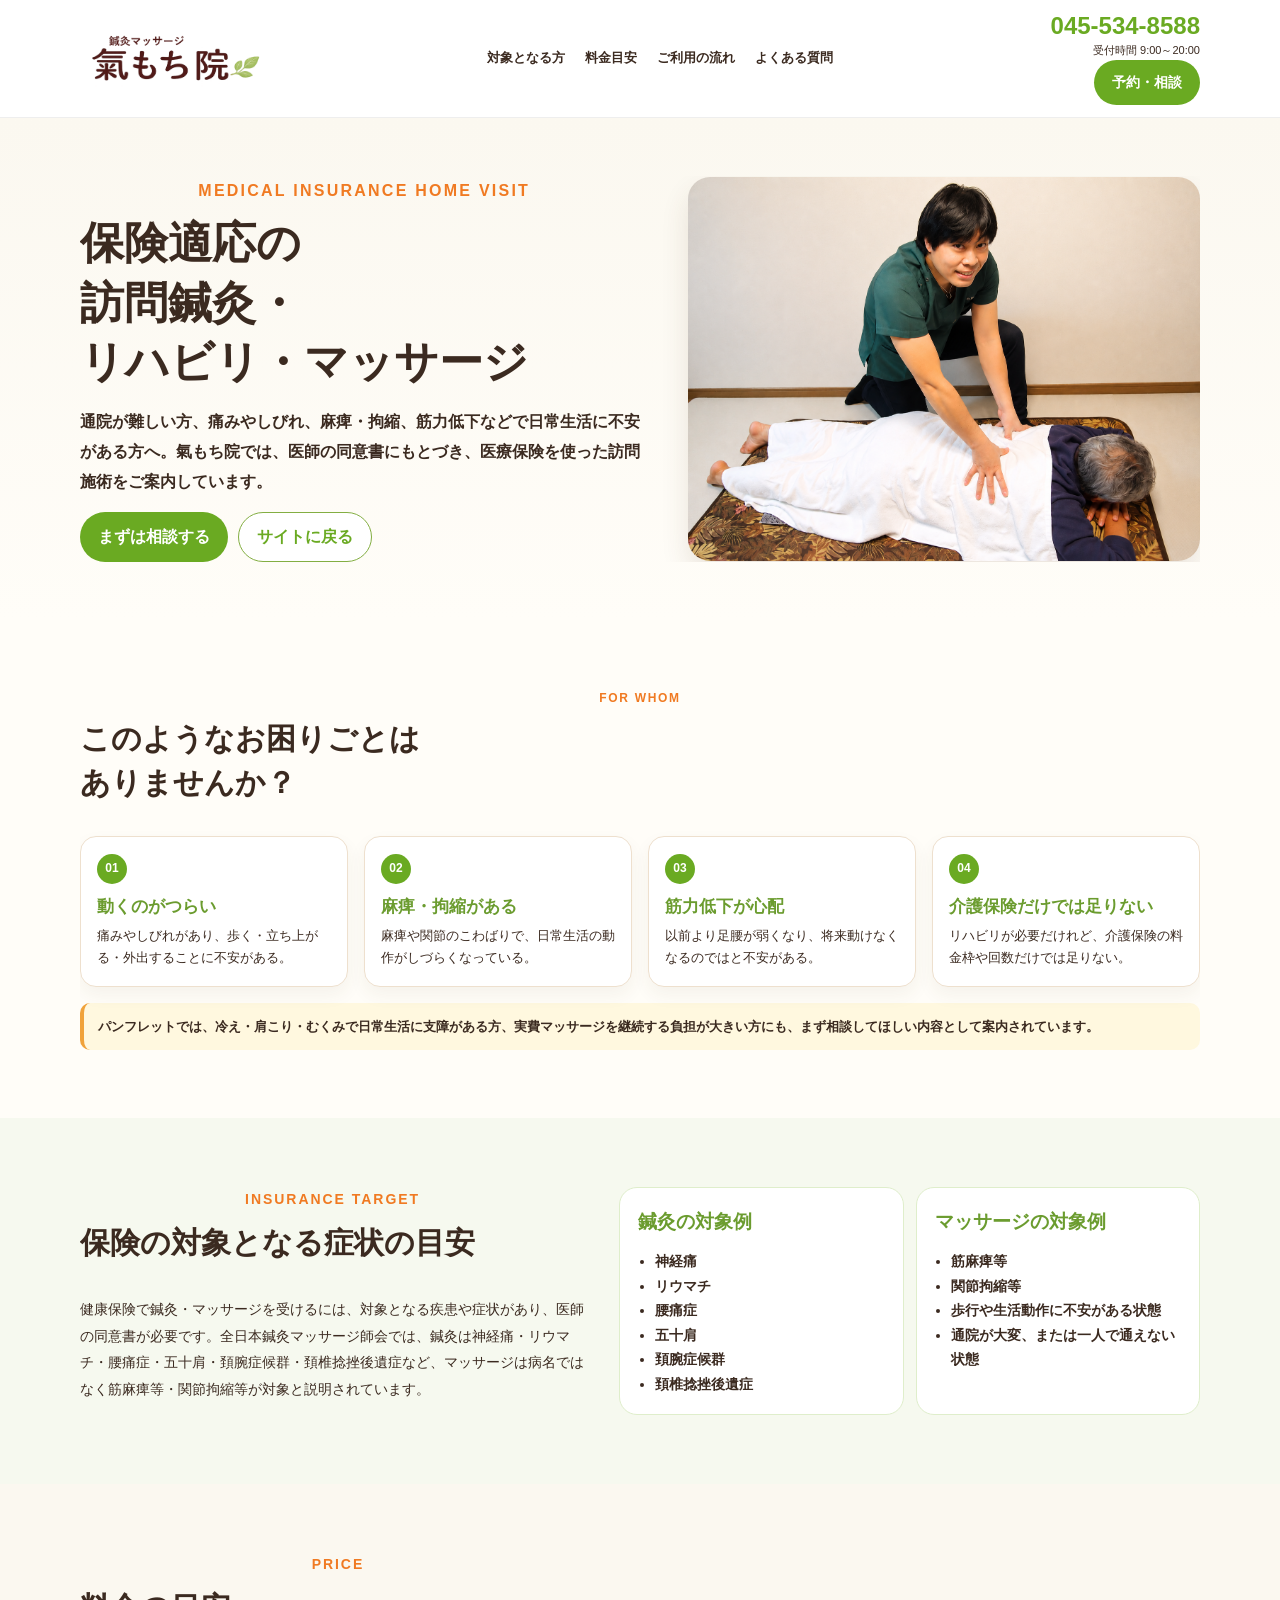
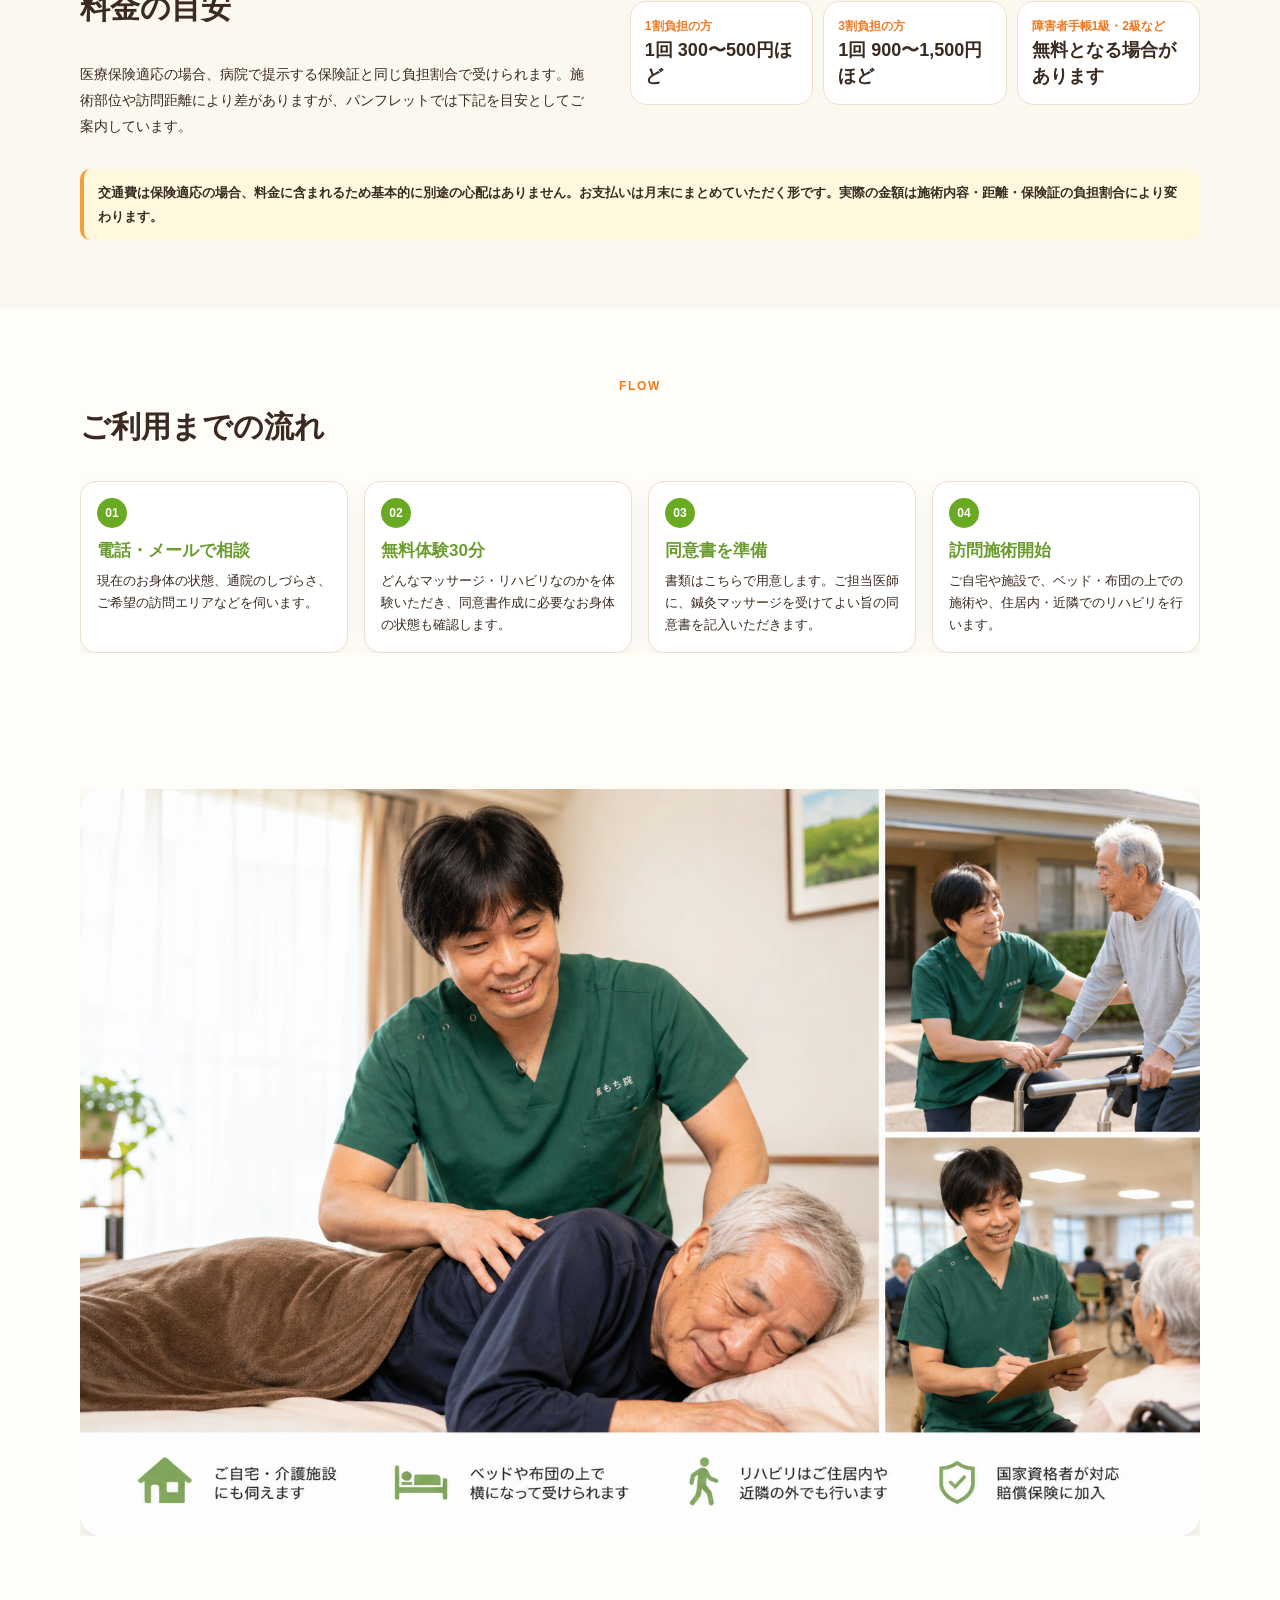
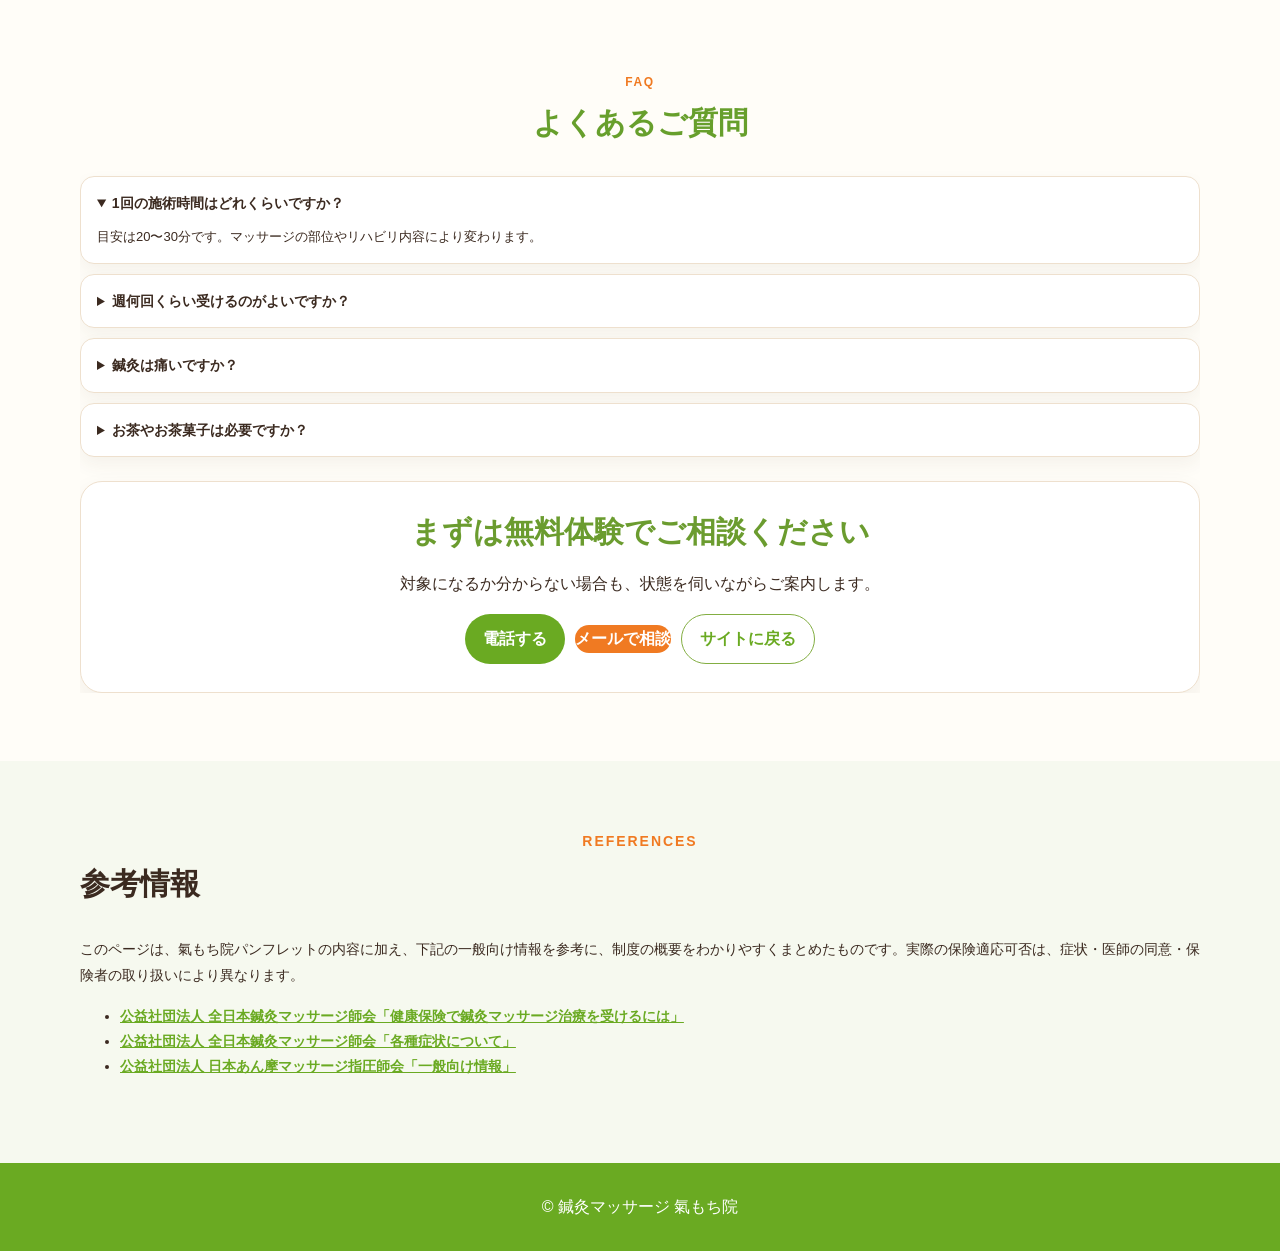
==== commit 8ba51c44: "replace visit section with home care service image" ====
--- a/insurance.html
+++ b/insurance.html
@@ -5,6 +5,12 @@
   <meta name="viewport" content="width=device-width, initial-scale=1.0" />
   <title>保険適応の訪問鍼灸・リハビリ・マッサージ｜氣もち院</title>
   <meta name="description" content="氣もち院の保険適応による訪問鍼灸・リハビリ・マッサージについて。対象となる症状、医師の同意書、料金目安、無料体験、施術の流れをわかりやすくご案内します。" />
+  <link rel="icon" href="favicon.ico" sizes="any" />
+  <link rel="icon" type="image/png" sizes="32x32" href="images/favicon-32x32.png" />
+  <link rel="icon" type="image/png" sizes="16x16" href="images/favicon-16x16.png" />
+  <link rel="apple-touch-icon" href="images/apple-touch-icon.png" />
+  <link rel="manifest" href="site.webmanifest" />
+  <meta name="theme-color" content="#6aaa22" />
   <link rel="stylesheet" href="style.css" />
   <style>
     @media (max-width: 699px) {
@@ -151,14 +157,8 @@
   </section>
 
   <section class="section detail-section visit-section">
-    <div class="container visit-grid">
-      <img src="images/photo_therapist.png" alt="氣もち院の施術者 平山和也" />
-      <div>
-        <p class="section-kicker">Visit Style</p>
-        <h2>ご自宅・介護施設にも伺えます</h2>
-        <p>施術はベッドや布団の上で横になって受けていただけます。リハビリはご住居内や近隣の外で行うこともあります。特別養護老人ホーム、グループホームなどの介護施設にも対応しています。</p>
-        <p>国家資格を持つ施術者が対応し、万が一に備えた賠償保険にも加入しています。些細なことでも、まずはお気軽にご相談ください。</p>
-      </div>
+    <div class="container">
+      <img class="home-care-service-image" src="images/home-care-service.png" alt="ご自宅・介護施設にも伺える訪問施術のご案内。ベッドや布団の上で横になって受けられ、リハビリは住居内や近隣の外でも行えます。国家資格者が対応し賠償保険にも加入しています。" loading="lazy" />
     </div>
   </section>
 
--- a/style.css
+++ b/style.css
@@ -1,10 +1,11 @@
 *{box-sizing:border-box}html{scroll-behavior:smooth}body{margin:0;font-family:"Yu Gothic","Hiragino Sans",sans-serif;color:#3b2a20;background:#fffdf8;line-height:1.75;font-size:15px;padding-bottom:74px}.container{width:min(100% - 28px,1120px);margin:auto}img{max-width:100%;display:block}a{text-decoration:none}.site-header{position:sticky;top:0;z-index:50;background:rgba(255,255,255,.96);backdrop-filter:blur(8px);border-bottom:1px solid #eee}.header-inner{display:flex;align-items:center;justify-content:space-between;gap:10px;padding:8px 0}.logo img{width:128px}.nav{display:none}.header-contact{text-align:right}.header-contact span,.header-contact small{display:none}.header-contact a,.btn{display:inline-flex;align-items:center;justify-content:center;border-radius:999px;font-weight:900}.header-contact a{background:#6aaa22;color:#fff;padding:7px 12px;font-size:12px}.hero{background:#fbf7ed}.hero-frame{display:flex;flex-direction:column}.hero-overlay{order:1;padding:28px 6% 18px;background:linear-gradient(180deg,#fffdf8 0%,#fbf7ed 100%)}.hero-bg{order:2;width:100%;height:auto;object-fit:contain}.hero-catch{font-size:15px;font-weight:900;margin:0 0 8px}.hero-title{font-size:29px;line-height:1.42;margin:0 0 12px;font-weight:900;letter-spacing:.02em}.hero-title-line{display:block}.hero-title span span,.hero-title>span:last-child span{color:#f07a22}.hero-lead{font-size:13px;font-weight:800;line-height:1.7;margin:0 0 16px}.hero-btn{width:100%;background:#6aaa22;color:#fff;border-radius:12px;padding:12px 14px;font-size:13px;font-weight:900;box-shadow:0 10px 20px rgba(72,123,25,.2)}.hero-btn:after{content:"→";margin-left:10px}.trust-strip{background:#6aaa22;color:#fff;padding:10px 0}.trust-grid{display:grid;grid-template-columns:repeat(2,1fr);gap:8px;text-align:center}.trust-grid div{padding:6px 4px}.trust-grid strong{display:block;font-size:14px;line-height:1.35}.trust-grid span{display:block;font-size:10px;line-height:1.45;font-weight:700}.section{padding:38px 0}.soft,.policy-section,.access{background:#fbf8f0}.section-kicker{text-align:center;margin:0 0 8px;color:#f07a22;font-size:12px;font-weight:900;letter-spacing:.14em;text-transform:uppercase}.section h2{display:flex;align-items:center;justify-content:center;gap:8px;margin:0 0 22px;text-align:center;color:#679f2c;font-size:23px;line-height:1.45}.section h2 img{width:28px}.center{text-align:center;font-size:16px;font-weight:900}.center strong{color:#f07a22}.worry-grid{display:grid;grid-template-columns:repeat(2,1fr);gap:12px}.worry-card{background:#fff;border:1px solid #eee0ce;border-radius:16px;padding:12px 8px;text-align:center;box-shadow:0 8px 18px rgba(88,61,35,.06)}.worry-card img{height:92px;margin:0 auto 8px;object-fit:contain}.worry-card h3{font-size:12px;line-height:1.5;margin:0}.effect-grid{display:grid;grid-template-columns:repeat(2,1fr);gap:12px}.effect-grid article{background:#fff;border-radius:16px;padding:14px 10px;text-align:center;box-shadow:0 8px 18px rgba(88,61,35,.05)}.effect-grid img{width:90px;height:90px;object-fit:contain;border-radius:50%;background:#fffaf0;margin:0 auto 8px}.effect-grid h3{color:#6b9c2f;font-size:15px;line-height:1.45;margin:0}.effect-grid p{display:none}.policy-layout{display:grid;gap:18px}.policy-layout h2{display:block;color:#3b2a20;font-size:22px;text-align:left;margin-bottom:12px}.policy-layout p{font-size:14px;line-height:1.8}.policy-card{background:#fff;border:1px solid #eee0ce;border-radius:18px;padding:18px;box-shadow:0 8px 18px rgba(88,61,35,.06)}.policy-card h3{color:#6b9c2f;margin:0 0 10px}.policy-card ul{margin:0;padding-left:1.2em;font-weight:800;font-size:14px}.reason-layout{display:grid;gap:20px}.reason-grid{display:grid;grid-template-columns:repeat(2,1fr);gap:12px;text-align:center}.reason-grid article{background:#fff;border:1px solid #eee0ce;border-radius:16px;padding:14px 8px;box-shadow:0 8px 18px rgba(88,61,35,.05)}.reason-grid img{height:42px;margin:0 auto 8px}.reason-grid h3{color:#6b9c2f;font-size:14px;line-height:1.45;margin:0 0 4px}.reason-grid p{font-size:11px;line-height:1.55;margin:0}.treatment-photo{border-radius:18px;box-shadow:0 10px 22px rgba(0,0,0,.1)}.flow-grid{display:grid;grid-template-columns:repeat(2,1fr);gap:12px}.flow-grid article,.symptom-grid article{background:#fff;border:1px solid #eee0ce;border-radius:16px;padding:14px;box-shadow:0 8px 18px rgba(88,61,35,.06)}.flow-grid span{display:inline-flex;width:28px;height:28px;border-radius:50%;background:#6aaa22;color:#fff;align-items:center;justify-content:center;font-weight:900;font-size:12px}.flow-grid h3{color:#6b9c2f;margin:8px 0 4px;font-size:15px}.flow-grid p{font-size:12px;line-height:1.7;margin:0}.profile-layout{display:grid;grid-template-columns:96px 1fr;gap:16px;align-items:start}.profile-layout>img{width:96px;filter:drop-shadow(0 8px 12px rgba(0,0,0,.12))}.profile-layout h2{text-align:left;justify-content:flex-start;margin-bottom:8px}.profile-layout h3{font-size:20px;color:#3b2a20;margin:0 0 8px}.profile-layout p{font-size:13px;line-height:1.8}.license-list{grid-column:1 / -1;display:grid;gap:8px;margin-top:12px}.license-list div{border-bottom:1px solid #eee0ce;padding-bottom:8px}.license-list dt{font-weight:900;color:#6aaa22}.license-list dd{margin:0;font-weight:700;font-size:13px}.community-section.event-section{background:linear-gradient(180deg,#fff8bd 0%,#fff1a6 55%,#fff8d5 100%);padding:34px 0;overflow:hidden}.event-title-img-wrap{text-align:center;margin:0 auto 16px}.event-title-img{width:100%;max-width:520px;margin:auto;filter:drop-shadow(0 8px 16px rgba(91,121,31,.18))}.event-hero{display:grid;gap:16px}.event-copy .section-kicker{text-align:left}.event-copy h2{display:block;text-align:left;color:#3b2a20;font-size:25px;line-height:1.45;margin:0 0 12px}.event-heading-line{display:block}.event-heading em{color:#e56d15;font-style:normal}.event-copy p{font-size:14px;line-height:1.85;font-weight:800;margin:0}.event-photo-card{border:5px solid rgba(255,255,255,.8);border-radius:24px;overflow:hidden;box-shadow:0 12px 26px rgba(88,61,35,.14)}.event-photo-card img{width:100%;aspect-ratio:16/10;object-fit:cover;object-position:center}.event-program-grid{display:grid;gap:14px;margin-top:18px}.event-program-card{background:rgba(255,255,255,.9);border:1px solid rgba(238,191,95,.65);border-radius:22px;padding:18px;box-shadow:0 12px 26px rgba(88,61,35,.09);display:grid;grid-template-columns:1fr 110px;gap:8px;align-items:end}.program-label{display:block;color:#6b625a;font-size:12px;margin-bottom:6px}.event-program-card h3{font-size:18px;line-height:1.42;color:#e56d15;margin:0 0 8px}.event-program-card h3 span{display:inline}.event-program-card p{font-size:13px;line-height:1.75;font-weight:800;margin:0 0 10px}.event-program-card ul{list-style:none;margin:0;padding:0;display:grid;gap:5px}.event-program-card li{position:relative;padding-left:18px;font-size:12px;font-weight:900}.event-program-card li:before{content:"✓";position:absolute;left:0;color:#79b530}.event-program-illust{width:110px;max-height:130px;object-fit:contain;align-self:end}.event-info-bar{margin-top:16px;background:rgba(255,255,255,.88);border:1px solid rgba(238,191,95,.65);border-radius:18px;padding:16px;display:grid;grid-template-columns:repeat(2,1fr);gap:12px}.event-info-bar>div:first-child{grid-column:1 / -1}.event-info-bar span{display:block;color:#6aaa22;font-size:12px;font-weight:900}.event-info-bar strong{font-size:16px;line-height:1.4}.event-info-main strong{font-size:24px}.event-info-bar small{display:block;font-size:12px;font-weight:800;line-height:1.6}.event-note{background:rgba(255,255,255,.78);border:1px solid #ecd69f;border-radius:14px;padding:10px 12px;font-size:11px;line-height:1.7;margin:14px 0 0}.campaign{padding:30px 0;background:#fffdf8}.campaign img{border-radius:14px;box-shadow:0 10px 22px rgba(88,61,35,.08)}.voice-lead{font-size:12px;text-align:center;color:#7a6b5f;font-weight:700;margin:-12px auto 18px}.voice-grid{display:grid;gap:12px}.voice{display:flex;gap:12px;background:#fff;border:1px solid #eee0ce;border-radius:16px;box-shadow:0 8px 18px rgba(88,61,35,.06);padding:13px}.voice img{width:54px;height:54px;border-radius:50%;object-fit:cover;flex:none}.voice strong{font-size:13px;line-height:1.45}.voice p{font-size:12px;line-height:1.65;margin:4px 0 0}.voice-more,.faq-more{text-align:center;margin-top:14px}.voice-more summary,.faq-more>summary{display:inline-flex;align-items:center;justify-content:center;gap:8px;width:100%;list-style:none;cursor:pointer;background:#fff;color:#6aaa22;border:1px solid #b8d796;border-radius:999px;padding:10px 22px;font-weight:900;box-shadow:0 8px 18px rgba(88,61,35,.08)}summary::-webkit-details-marker{display:none}.voice-more summary:after,.faq-more>summary:after{content:"＋"}.voice-more[open] summary:after,.faq-more[open]>summary:after{content:"−"}.more-voice-grid,.faq-more-list{margin-top:14px;text-align:left}.faq-list{display:grid;gap:10px}.faq-list details{background:#fff;border:1px solid #eee0ce;border-radius:14px;padding:14px 16px;box-shadow:0 8px 18px rgba(88,61,35,.06)}.faq-list summary{cursor:pointer;font-weight:900;font-size:14px}.faq-list p{font-size:13px;margin:10px 0 0}.local-section{display:none}.access-grid{display:grid;gap:14px}.access-info,.reserve-box{background:#fff;border-radius:18px;padding:18px;box-shadow:0 8px 18px rgba(88,61,35,.06)}.access-info h2{display:block;text-align:left;color:#3b2a20;margin:0 0 12px}.outline{border:1px solid #83ae42;color:#6aaa22;background:#fff;padding:10px 18px}.map{width:100%;min-height:240px;border:0;border-radius:18px}.reserve-box{text-align:center}.reserve-box strong{display:block;font-size:28px;line-height:1.2}.reserve-box small{display:block;margin:8px 0 14px}.primary{background:#6aaa22;color:#fff;padding:11px 18px}.line{background:#06c755;color:#fff;padding:11px 18px;margin-top:8px;width:100%}.reserve-box .primary{width:100%;margin-top:8px}.closing-banner{background:linear-gradient(90deg,#f5f8e9,#fbfff5,#f3f8e8)}.closing-inner{display:grid;grid-template-columns:80px 1fr;gap:12px;align-items:center;padding:16px 0}.closing-person{width:86px;align-self:end}.closing-message p{font-size:13px;line-height:1.7;font-weight:900;margin:0}.page-top-btn{grid-column:1/-1;justify-self:center;display:inline-flex;align-items:center;gap:10px;background:#fff;color:#3b2a20;border-radius:999px;padding:9px 14px;font-size:13px;font-weight:900;box-shadow:0 8px 18px rgba(80,80,40,.10)}.page-top-btn b{width:30px;height:30px;border-radius:50%;display:inline-flex;align-items:center;justify-content:center;background:#f6fbef;color:#6aaa22}footer{background:#6aaa22;color:#fff;text-align:center;padding:12px 0 84px}.fixed-contact{display:flex;position:fixed;left:0;right:0;bottom:0;z-index:9999;background:#fff;box-shadow:0 -8px 22px rgba(60,50,30,.14);border-top:1px solid #e9dcc8}.fixed-contact a{flex:1;text-align:center;color:#fff;font-weight:900;padding:15px 8px;font-size:15px;letter-spacing:.04em}.fixed-tel{background:#6aaa22}.fixed-tel:before{content:"☎ "}.fixed-line{background:#06c755}.fixed-line:before{content:"LINE "}
 @media (min-width:700px){body{font-size:16px;padding-bottom:0}.container{width:min(1120px,92%)}.header-inner{padding:12px 0}.logo img{width:190px}.nav{display:flex;gap:20px;white-space:nowrap}.nav a{color:#3b2a20;font-weight:900;font-size:13px}.header-contact span,.header-contact small{display:block}.header-contact span{color:#6aaa22;font-size:24px;font-weight:900;line-height:1.2}.header-contact small{font-size:11px}.header-contact a{padding:10px 18px;font-size:14px}.hero{padding:0}.hero-frame{position:relative;display:block;width:min(1120px,92%);margin:0 auto;overflow:hidden}.hero-bg{width:100%;height:auto}.hero-overlay{position:absolute;left:clamp(26px,4vw,70px);top:50%;transform:translateY(-50%);width:min(520px,40%);padding:0;background:transparent}.hero-catch{font-size:clamp(16px,1.35vw,22px);margin-bottom:14px}.hero-title{font-size:clamp(30px,2.65vw,44px);line-height:1.36;white-space:normal}.hero-title-line{white-space:nowrap}.hero-lead{font-size:clamp(13px,1.05vw,16px);line-height:1.85;margin-bottom:20px}.hero-btn{width:auto;padding:13px 26px;font-size:15px}.trust-grid{grid-template-columns:repeat(4,1fr)}.trust-grid div{border-right:1px solid rgba(255,255,255,.32)}.trust-grid div:last-child{border-right:0}.trust-grid strong{font-size:18px}.trust-grid span{font-size:12px}.section{padding:62px 0}.section h2{font-size:30px;margin-bottom:32px}.section h2 img{width:38px}.worry-grid,.effect-grid{grid-template-columns:repeat(4,1fr);gap:20px}.worry-card{padding:18px}.worry-card img{height:145px}.worry-card h3{font-size:15px}.effect-grid article{padding:24px}.effect-grid img{width:145px;height:145px}.effect-grid h3{font-size:20px}.effect-grid p{display:block;font-size:14px;line-height:1.8}.policy-layout,.reason-layout,.access-grid{grid-template-columns:1.1fr .9fr;display:grid;gap:36px;align-items:center}.reason-grid{grid-template-columns:repeat(4,1fr);gap:0}.reason-grid article{border-radius:0;border:0;border-right:1px solid #e8decf;box-shadow:none}.reason-grid article:last-child{border-right:0}.flow-grid{grid-template-columns:repeat(4,1fr);gap:18px}.profile-layout{grid-template-columns:260px 1fr;gap:32px}.profile-layout>img{width:220px}.license-list{grid-column:auto}.license-list div{display:grid;grid-template-columns:110px 1fr}.community-section.event-section{padding:44px 0 48px}.event-title-img{width:min(660px,86%)}.event-hero{grid-template-columns:1fr .92fr;gap:28px;align-items:center}.event-copy h2{font-size:clamp(28px,2.55vw,36px);line-height:1.45}.event-heading-line{white-space:nowrap}.event-copy p{font-size:15px}.event-program-grid{grid-template-columns:repeat(2,1fr);gap:18px}.event-program-card{min-height:320px;grid-template-columns:minmax(0,1fr) 220px;padding:22px;gap:18px}.event-program-text{display:flex;flex-direction:column;height:100%}.event-program-card h3{font-size:21px;min-height:64px}.event-program-card h3 span{display:block;white-space:nowrap}.event-program-card p{min-height:116px;font-size:14px}.event-program-card ul{margin-top:auto}.event-program-card li{font-size:14px}.event-program-illust{width:220px;height:220px;max-height:220px}.selfcare-card .event-program-illust{width:230px}.event-info-bar{grid-template-columns:1.4fr repeat(4,1fr);gap:12px;padding:18px 20px}.event-info-bar>div{border-left:1px dashed #d8bc77;padding-left:14px}.event-info-bar>div:first-child{grid-column:auto;border-left:0;padding-left:0}.event-info-main strong{font-size:24px}.event-info-bar strong{font-size:17px}.voice-grid{grid-template-columns:repeat(3,1fr);gap:18px}.more-voice-grid{grid-template-columns:repeat(3,1fr)}.voice-more summary,.faq-more>summary{width:auto}.local-section{display:block;background:#f6f9ef}.local-section p{max-width:900px;margin:0 auto 14px;font-weight:700}.access-grid{grid-template-columns:1fr 1.2fr 1fr}.map{min-height:300px}.closing-inner{grid-template-columns:160px 1fr 220px;min-height:155px}.closing-person{width:145px}.closing-message p{font-size:clamp(18px,1.65vw,23px)}.page-top-btn{grid-column:auto;justify-self:end}.fixed-contact{display:none}footer{padding:14px 0}}
 @media (min-width:1000px){.hero-frame{width:min(1080px,92%)}.section{padding:68px 0}}
-.services-section{background:#fffdf8}.service-grid{display:grid;gap:14px}.service-card{background:#fff;border:1px solid #eee0ce;border-radius:18px;overflow:hidden;box-shadow:0 10px 22px rgba(88,61,35,.07)}.service-card img{width:100%;height:170px;object-fit:cover}.service-card div{padding:16px}.service-card span{display:block;color:#f07a22;font-size:11px;font-weight:900;letter-spacing:.12em;text-transform:uppercase}.service-card h3{color:#6b9c2f;font-size:19px;margin:4px 0 8px;line-height:1.35}.service-card p{font-size:13px;line-height:1.75;margin:0 0 10px}.service-card strong{display:inline-flex;background:#f6fbef;color:#4f821b;border-radius:999px;padding:6px 11px;font-size:12px}.insurance-section{background:#f6f9ef}.insurance-layout{display:grid;gap:18px}.insurance-copy h2{display:block;text-align:left;color:#3b2a20;margin-bottom:12px}.insurance-copy p{font-size:14px;line-height:1.85}.insurance-price{display:grid;gap:10px;margin:16px 0}.insurance-price div{background:#fff;border:1px solid #dfeecb;border-radius:16px;padding:14px}.insurance-price span{display:block;color:#6aaa22;font-size:12px;font-weight:900}.insurance-price strong{display:block;font-size:19px;color:#3b2a20}.note{background:#fff8df;border-left:4px solid #f0a23a;border-radius:10px;padding:10px 12px;font-weight:800}.insurance-photo-stack{display:grid;grid-template-columns:1fr 92px;gap:10px;align-items:end}.insurance-photo-stack img{width:100%;border-radius:18px;box-shadow:0 10px 22px rgba(88,61,35,.11);object-fit:cover}.insurance-photo-stack img:first-child{aspect-ratio:4/3}.insurance-photo-stack img:last-child{height:145px}.insurance-points{display:grid;gap:10px;margin-top:16px}.insurance-points article{background:#fff;border:1px solid #dfeecb;border-radius:16px;padding:14px}.insurance-points span{display:block;color:#f07a22;font-weight:900;margin-bottom:4px}.insurance-points p{font-size:13px;line-height:1.7;margin:0}.astrology-section{background:linear-gradient(180deg,#fffdf8 0%,#fbf7ed 100%)}.astrology-box{display:grid;gap:16px;background:#fff;border:1px solid #eee0ce;border-radius:22px;padding:20px;box-shadow:0 10px 24px rgba(88,61,35,.07)}.astrology-box h2{display:block;text-align:left;color:#3b2a20;margin-bottom:10px}.astrology-box p{font-size:14px;line-height:1.85}.astrology-card{background:linear-gradient(145deg,#6aaa22,#8fcf3e);color:#fff;border-radius:18px;padding:18px;display:grid;gap:8px;align-content:center}.astrology-card span{font-size:12px;font-weight:900;opacity:.86}.astrology-card b{font-size:20px;line-height:1.3}.mail,.fixed-mail{background:#f07a22;color:#fff}.reserve-box .mail{width:100%;margin-top:8px;padding:11px 18px}.reserve-link{display:inline-block;margin-top:10px;color:#6aaa22;font-size:13px;font-weight:900}.access-info a:not(.btn){color:#6aaa22;font-weight:900}.fixed-mail:before{content:"✉ "}
-@media (min-width:700px){.service-grid{grid-template-columns:repeat(3,1fr);gap:18px}.service-card img{height:210px}.service-card h3{font-size:22px}.service-card p{font-size:14px}.insurance-layout{grid-template-columns:1.05fr .95fr;align-items:center;gap:34px}.insurance-price{grid-template-columns:repeat(2,1fr)}.insurance-photo-stack{grid-template-columns:1fr 150px;gap:14px}.insurance-photo-stack img:last-child{height:230px}.insurance-points{grid-template-columns:repeat(3,1fr);gap:14px;margin-top:22px}.astrology-box{grid-template-columns:1fr 320px;align-items:center;padding:30px}.astrology-card{min-height:240px}.reserve-box .mail{width:100%}.fixed-mail{background:#f07a22}}
+.services-section{background:#fffdf8}.service-grid{display:grid;gap:14px}.service-card{background:#fff;border:1px solid #eee0ce;border-radius:18px;overflow:hidden;box-shadow:0 10px 22px rgba(88,61,35,.07)}.service-card img{width:100%;height:170px;object-fit:cover}.service-card div{padding:16px}.service-card span{display:block;color:#f07a22;font-size:11px;font-weight:900;letter-spacing:.12em;text-transform:uppercase}.service-card h3{color:#6b9c2f;font-size:19px;margin:4px 0 8px;line-height:1.35}.service-card p{font-size:13px;line-height:1.75;margin:0 0 10px}.service-card strong{display:inline-flex;background:#f6fbef;color:#4f821b;border-radius:999px;padding:6px 11px;font-size:12px}.insurance-section{background:#f6f9ef}.insurance-layout{display:grid;gap:18px}.insurance-copy h2{display:block;text-align:left;color:#3b2a20;margin-bottom:12px}.insurance-copy p{font-size:14px;line-height:1.85}.insurance-price{display:grid;gap:10px;margin:16px 0}.insurance-price div{background:#fff;border:1px solid #dfeecb;border-radius:16px;padding:14px}.insurance-price span{display:block;color:#6aaa22;font-size:12px;font-weight:900}.insurance-price strong{display:block;font-size:19px;color:#3b2a20}.note{background:#fff8df;border-left:4px solid #f0a23a;border-radius:10px;padding:10px 12px;font-weight:800}.insurance-photo-stack{display:block}.insurance-photo-stack img{width:100%;border-radius:18px;box-shadow:0 10px 22px rgba(88,61,35,.11);object-fit:cover;aspect-ratio:4/3}.insurance-points{display:grid;gap:10px;margin-top:16px}.insurance-points article{background:#fff;border:1px solid #dfeecb;border-radius:16px;padding:14px}.insurance-points span{display:block;color:#f07a22;font-weight:900;margin-bottom:4px}.insurance-points p{font-size:13px;line-height:1.7;margin:0}.astrology-section{background:linear-gradient(180deg,#fffdf8 0%,#fbf7ed 100%)}.astrology-box{display:grid;gap:16px;background:#fff;border:1px solid #eee0ce;border-radius:22px;padding:20px;box-shadow:0 10px 24px rgba(88,61,35,.07)}.astrology-box h2{display:block;text-align:left;color:#3b2a20;margin-bottom:10px}.astrology-box p{font-size:14px;line-height:1.85}.astrology-image{width:100%;border-radius:18px;box-shadow:0 12px 26px rgba(88,61,35,.12);object-fit:cover;aspect-ratio:4/3}.mail,.fixed-mail{background:#f07a22;color:#fff}.reserve-box .mail{width:100%;margin-top:8px;padding:11px 18px}.reserve-link{display:inline-block;margin-top:10px;color:#6aaa22;font-size:13px;font-weight:900}.access-info a:not(.btn){color:#6aaa22;font-weight:900}.fixed-mail:before{content:"✉ "}
+@media (min-width:700px){.service-grid{grid-template-columns:repeat(3,1fr);gap:18px}.service-card img{height:210px}.service-card h3{font-size:22px}.service-card p{font-size:14px}.insurance-layout{grid-template-columns:1.05fr .95fr;align-items:center;gap:34px}.insurance-price{grid-template-columns:repeat(2,1fr)}.insurance-points{grid-template-columns:repeat(3,1fr);gap:14px;margin-top:22px}.astrology-box{grid-template-columns:1fr 320px;align-items:center;padding:30px}.astrology-image{min-height:240px}.reserve-box .mail{width:100%}.fixed-mail{background:#f07a22}}
 @media (max-width:699px){body{overflow-x:hidden}.site-header{width:100vw;max-width:100vw;overflow:hidden}.site-header .header-inner{position:relative;width:100vw;max-width:100vw;min-height:56px;padding-left:18px;padding-right:18px}.site-header .logo img{width:112px}.header-contact{display:none}}
-.text-link{display:inline-flex;margin-top:8px;color:#6aaa22;font-size:13px;font-weight:900}.button-row{display:flex;flex-wrap:wrap;gap:10px;align-items:center}.detail-page{background:#fffdf8}.detail-header .logo{display:block}.detail-hero{background:linear-gradient(180deg,#fbf8f0 0%,#fffdf8 100%);padding:34px 0}.detail-hero-grid{display:grid;gap:18px;align-items:center}.detail-hero h1{font-size:31px;line-height:1.35;margin:0 0 12px;color:#3b2a20}.detail-hero p{font-size:14px;line-height:1.85;font-weight:800}.detail-hero img{border-radius:22px;box-shadow:0 14px 28px rgba(88,61,35,.12);width:100%;aspect-ratio:4/3;object-fit:cover}.detail-section h2,.target-section h2{display:block;color:#3b2a20;text-align:left}.detail-card-grid,.detail-flow{display:grid;gap:12px}.detail-card-grid article,.detail-flow article{background:#fff;border:1px solid #eee0ce;border-radius:16px;padding:16px;box-shadow:0 8px 18px rgba(88,61,35,.06)}.detail-card-grid span,.detail-flow span{display:inline-flex;width:30px;height:30px;border-radius:50%;align-items:center;justify-content:center;background:#6aaa22;color:#fff;font-weight:900;font-size:12px}.detail-card-grid h3,.detail-flow h3{color:#6b9c2f;margin:8px 0 4px;font-size:17px}.detail-card-grid p,.detail-flow p{font-size:13px;line-height:1.7;margin:0}.detail-note{background:#fff8df;border-left:4px solid #f0a23a;border-radius:10px;padding:12px 14px;font-size:13px;font-weight:800;line-height:1.8;margin:16px 0 0}.target-section{background:#f6f9ef}.target-layout{display:grid;gap:18px}.target-layout p{font-size:14px;line-height:1.9}.target-cards{display:grid;gap:12px}.target-cards article{background:#fff;border:1px solid #dfeecb;border-radius:18px;padding:18px}.target-cards h3{color:#6b9c2f;margin:0 0 10px}.target-cards ul{margin:0;padding-left:1.2em;font-weight:800;font-size:14px}.soft-detail{background:#fbf8f0}.price-layout{display:grid;gap:16px}.price-layout p{font-size:14px;line-height:1.85}.price-boxes{display:grid;gap:10px}.price-boxes div{background:#fff;border:1px solid #eee0ce;border-radius:16px;padding:14px}.price-boxes span{display:block;color:#f07a22;font-size:12px;font-weight:900}.price-boxes strong{display:block;color:#3b2a20;font-size:18px;line-height:1.45}.visit-grid{display:grid;gap:18px;align-items:center}.visit-grid img{border-radius:22px;box-shadow:0 14px 28px rgba(88,61,35,.12);width:100%;max-height:360px;object-fit:cover;object-position:top}.visit-grid p{font-size:14px;line-height:1.85}.detail-cta{background:#fff;border:1px solid #eee0ce;border-radius:22px;padding:20px;margin-top:24px;text-align:center;box-shadow:0 10px 24px rgba(88,61,35,.07)}.detail-cta h2{text-align:center;color:#6b9c2f;margin-bottom:8px}.detail-cta .button-row{justify-content:center}.source-section{background:#f6f9ef}.source-section h2{display:block;text-align:left;color:#3b2a20}.source-section p,.source-section li{font-size:13px;line-height:1.8}.source-section a{color:#6aaa22;font-weight:900;text-decoration:underline}.detail-page .fixed-mail{background:#f07a22}
+.text-link{display:inline-flex;margin-top:8px;color:#6aaa22;font-size:13px;font-weight:900}.button-row{display:flex;flex-wrap:wrap;gap:10px;align-items:center}.detail-page{background:#fffdf8}.detail-header .logo{display:block}.detail-hero{background:linear-gradient(180deg,#fbf8f0 0%,#fffdf8 100%);padding:34px 0}.detail-hero-grid{display:grid;gap:18px;align-items:center}.detail-hero h1{font-size:31px;line-height:1.35;margin:0 0 12px;color:#3b2a20}.detail-hero p{font-size:14px;line-height:1.85;font-weight:800}.detail-hero img{border-radius:22px;box-shadow:0 14px 28px rgba(88,61,35,.12);width:100%;aspect-ratio:4/3;object-fit:cover}.detail-section h2,.target-section h2{display:block;color:#3b2a20;text-align:left}.detail-card-grid,.detail-flow{display:grid;gap:12px}.detail-card-grid article,.detail-flow article{background:#fff;border:1px solid #eee0ce;border-radius:16px;padding:16px;box-shadow:0 8px 18px rgba(88,61,35,.06)}.detail-card-grid span,.detail-flow span{display:inline-flex;width:30px;height:30px;border-radius:50%;align-items:center;justify-content:center;background:#6aaa22;color:#fff;font-weight:900;font-size:12px}.detail-card-grid h3,.detail-flow h3{color:#6b9c2f;margin:8px 0 4px;font-size:17px}.detail-card-grid p,.detail-flow p{font-size:13px;line-height:1.7;margin:0}.detail-note{background:#fff8df;border-left:4px solid #f0a23a;border-radius:10px;padding:12px 14px;font-size:13px;font-weight:800;line-height:1.8;margin:16px 0 0}.target-section{background:#f6f9ef}.target-layout{display:grid;gap:18px}.target-layout p{font-size:14px;line-height:1.9}.target-cards{display:grid;gap:12px}.target-cards article{background:#fff;border:1px solid #dfeecb;border-radius:18px;padding:18px}.target-cards h3{color:#6b9c2f;margin:0 0 10px}.target-cards ul{margin:0;padding-left:1.2em;font-weight:800;font-size:14px}.soft-detail{background:#fbf8f0}.price-layout{display:grid;gap:16px}.price-layout p{font-size:14px;line-height:1.85}.price-boxes{display:grid;gap:10px}.price-boxes div{background:#fff;border:1px solid #eee0ce;border-radius:16px;padding:14px}.price-boxes span{display:block;color:#f07a22;font-size:12px;font-weight:900}.price-boxes strong{display:block;color:#3b2a20;font-size:18px;line-height:1.45}.visit-grid{display:grid;gap:18px;align-items:center}.visit-grid img{border-radius:22px;box-shadow:0 14px 28px rgba(88,61,35,.12);width:100%;height:auto;max-height:none;object-fit:contain;background:#f7f1e9}.visit-grid p{font-size:14px;line-height:1.85}.detail-cta{background:#fff;border:1px solid #eee0ce;border-radius:22px;padding:20px;margin-top:24px;text-align:center;box-shadow:0 10px 24px rgba(88,61,35,.07)}.detail-cta h2{text-align:center;color:#6b9c2f;margin-bottom:8px}.detail-cta .button-row{justify-content:center}.source-section{background:#f6f9ef}.source-section h2{display:block;text-align:left;color:#3b2a20}.source-section p,.source-section li{font-size:13px;line-height:1.8}.source-section a{color:#6aaa22;font-weight:900;text-decoration:underline}.detail-page .fixed-mail{background:#f07a22}
 @media (min-width:700px){.detail-hero{padding:58px 0}.detail-hero-grid{grid-template-columns:1fr .9fr;gap:40px}.detail-hero h1{font-size:44px}.detail-hero p{font-size:16px}.detail-card-grid{grid-template-columns:repeat(4,1fr);gap:16px}.target-layout{grid-template-columns:1fr 1.15fr;gap:34px;align-items:center}.target-cards{grid-template-columns:repeat(2,1fr)}.price-layout{grid-template-columns:.95fr 1.05fr;gap:34px;align-items:center}.price-boxes{grid-template-columns:repeat(3,1fr)}.detail-flow{grid-template-columns:repeat(4,1fr);gap:16px}.visit-grid{grid-template-columns:.85fr 1.15fr;gap:34px}.detail-cta{padding:28px}.source-section p,.source-section li{font-size:14px}}
 .detail-page h1,.detail-page h2,.detail-page h3,.detail-page p,.detail-page li{overflow-wrap:anywhere;word-break:normal}.detail-page .container{max-width:100%;overflow:hidden}
+.home-care-service-image{width:100%;border-radius:22px;box-shadow:0 14px 30px rgba(88,61,35,.12)}
 @media (max-width:699px){.detail-page *{min-width:0;max-width:100%}.detail-page h1,.detail-page h2,.detail-page h3,.detail-page p,.detail-page li{white-space:normal;word-break:break-all;overflow-wrap:anywhere}.detail-hero h1{font-size:28px;line-height:1.42}.detail-section h2,.target-section h2,.source-section h2{font-size:22px;line-height:1.45}.detail-card-grid article,.detail-flow article,.target-cards article,.price-boxes div{min-width:0}.detail-page .button-row .btn{flex:1 1 140px}}
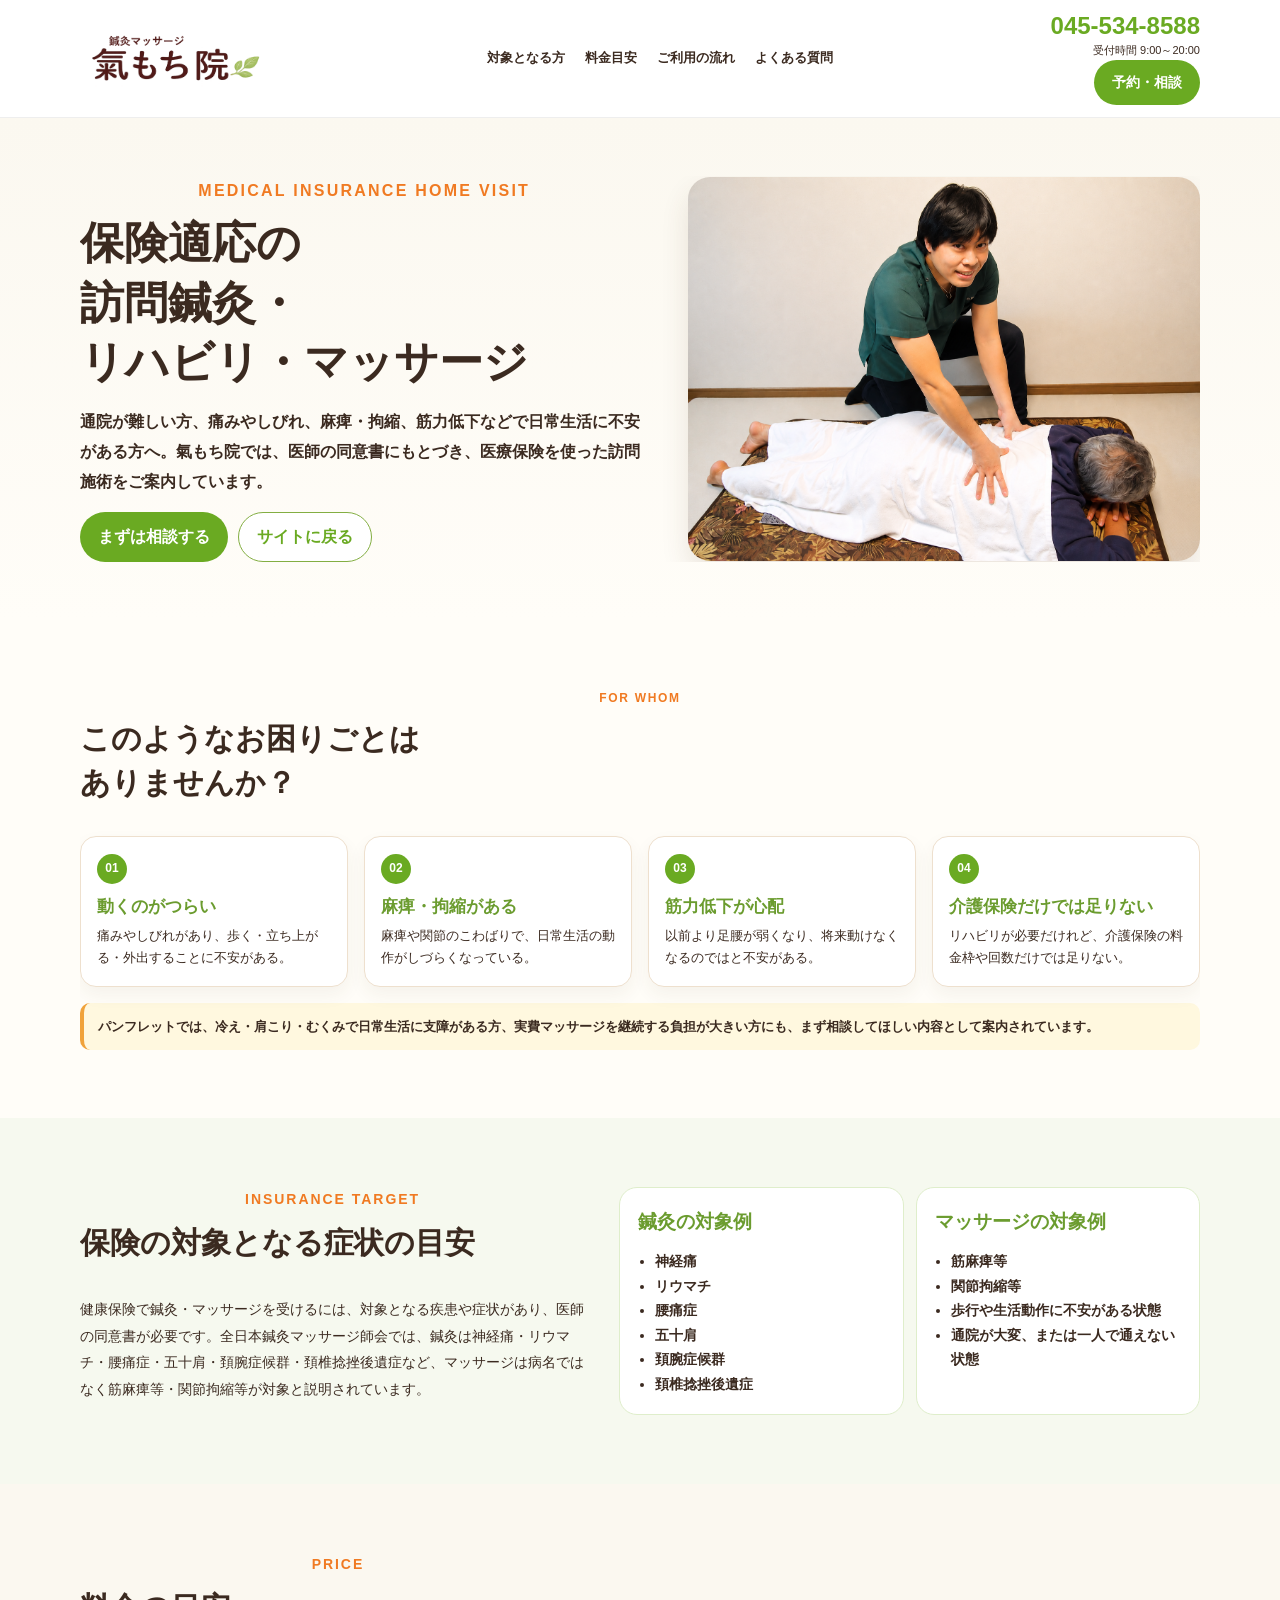
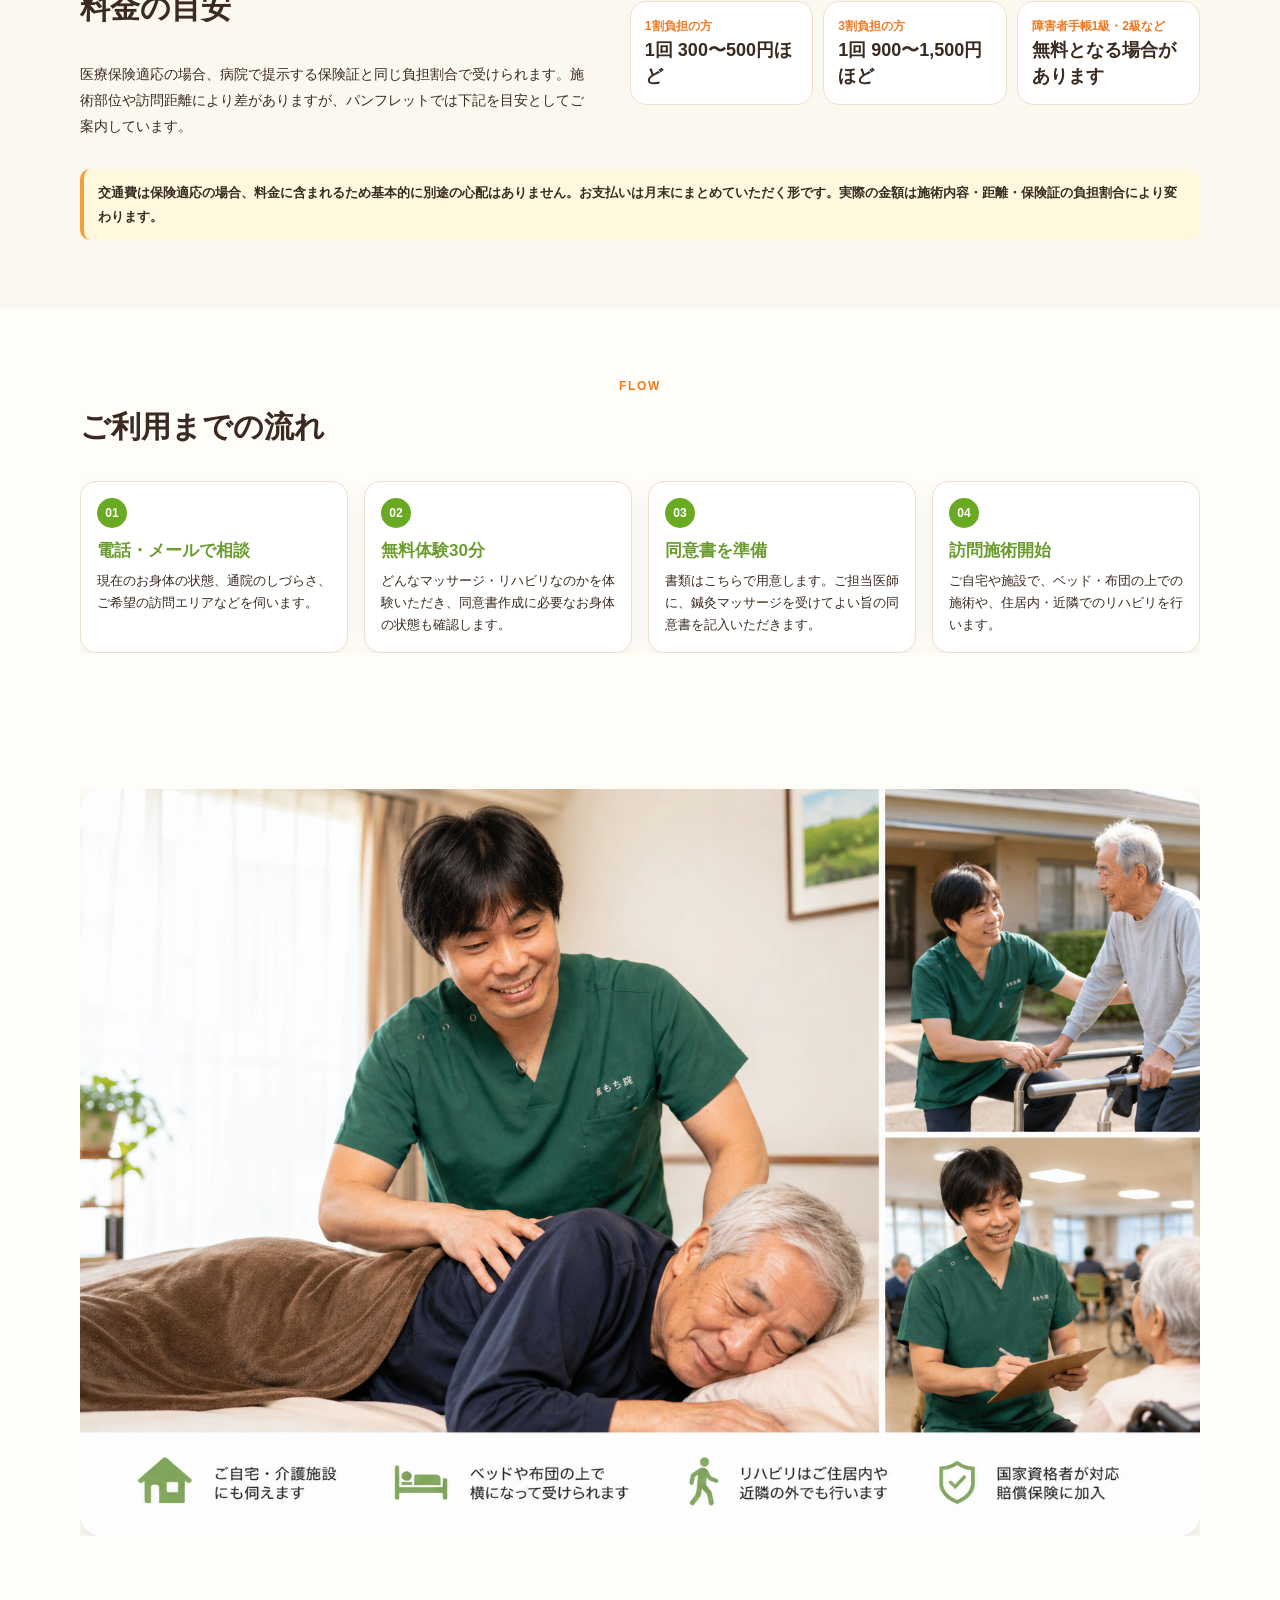
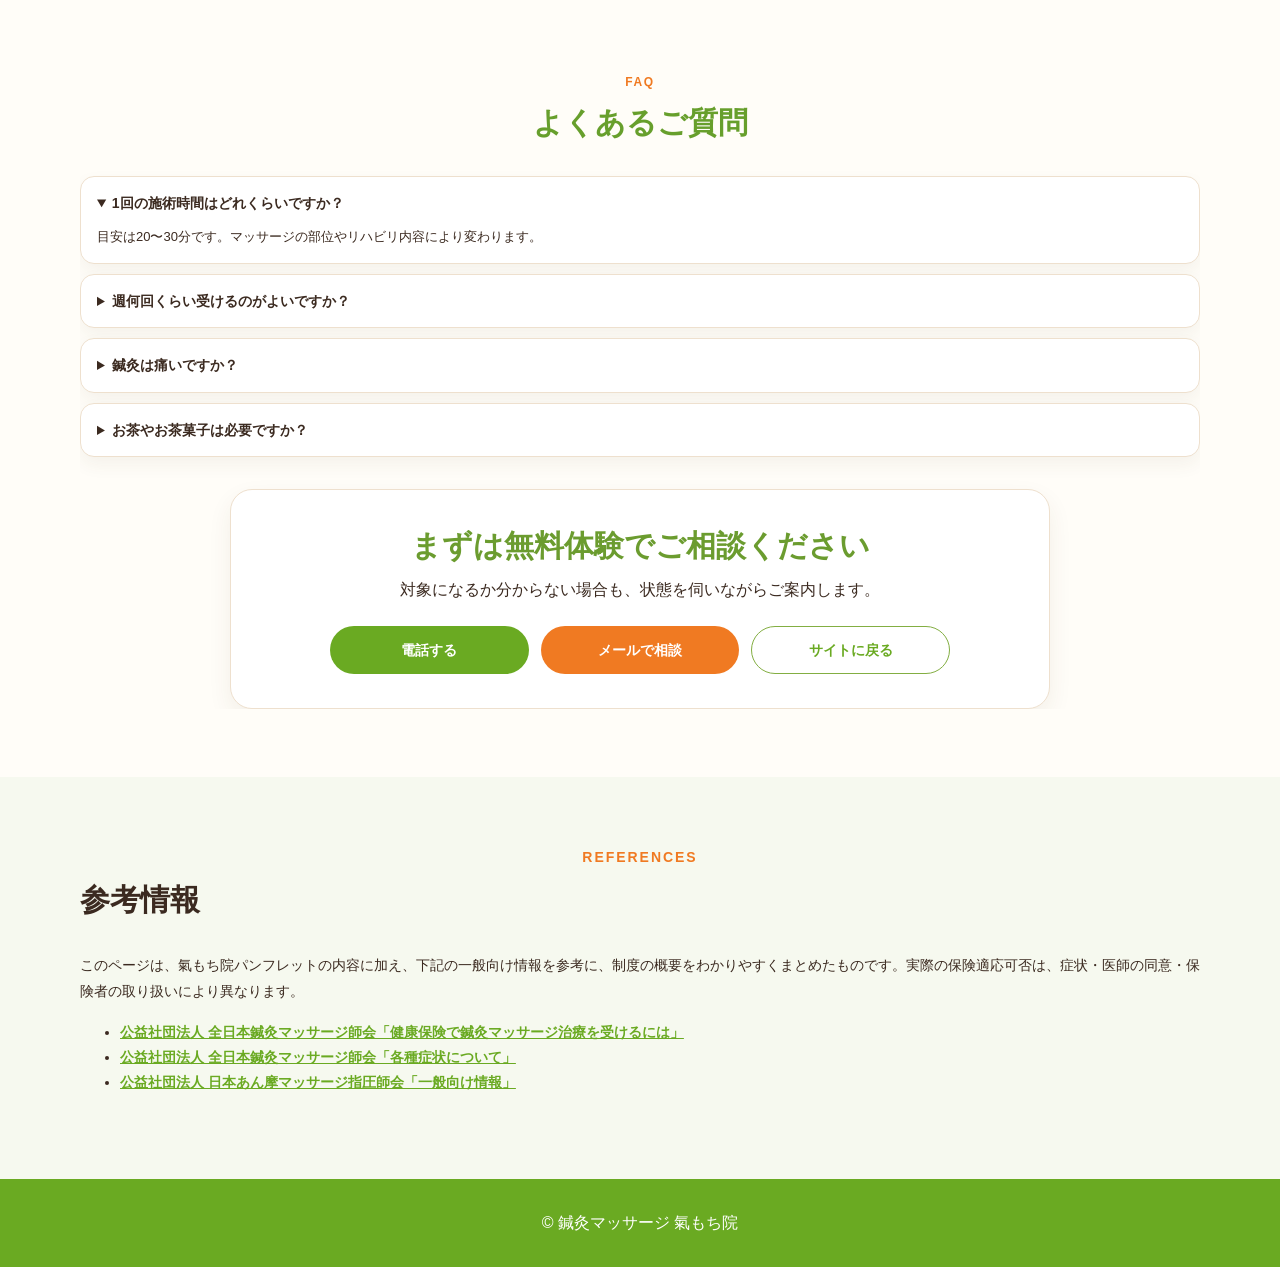
==== commit 9aa6a19f: "Improve insurance page mobile loading" ====
--- a/insurance.html
+++ b/insurance.html
@@ -47,7 +47,7 @@
 <header class="site-header detail-header">
   <div class="container header-inner">
     <a class="logo" href="index.html#top" aria-label="氣もち院サイトトップへ戻る">
-      <img src="images/logo.png" alt="鍼灸マッサージ 氣もち院" />
+      <img src="images/logo.png" alt="鍼灸マッサージ 氣もち院" decoding="async" />
     </a>
     <nav class="nav" aria-label="詳細ページメニュー">
       <a href="#about">対象となる方</a>
@@ -75,7 +75,7 @@
           <a class="btn outline" href="index.html#insurance">サイトに戻る</a>
         </div>
       </div>
-      <img src="images/photo_visit_massage.png" alt="訪問先で腹臥位の指圧を行う様子" />
+      <img src="images/photo_visit_massage.png" alt="訪問先で腹臥位の指圧を行う様子" decoding="async" fetchpriority="high" />
     </div>
   </section>
 
@@ -158,7 +158,7 @@
 
   <section class="section detail-section visit-section">
     <div class="container">
-      <img class="home-care-service-image" src="images/home-care-service.png" alt="ご自宅・介護施設にも伺える訪問施術のご案内。ベッドや布団の上で横になって受けられ、リハビリは住居内や近隣の外でも行えます。国家資格者が対応し賠償保険にも加入しています。" loading="lazy" />
+      <img class="home-care-service-image" src="images/home-care-service.png" alt="ご自宅・介護施設にも伺える訪問施術のご案内。ベッドや布団の上で横になって受けられ、リハビリは住居内や近隣の外でも行えます。国家資格者が対応し賠償保険にも加入しています。" loading="lazy" decoding="async" />
     </div>
   </section>
 
--- a/style.css
+++ b/style.css
@@ -6,6 +6,256 @@
 @media (max-width:699px){body{overflow-x:hidden}.site-header{width:100vw;max-width:100vw;overflow:hidden}.site-header .header-inner{position:relative;width:100vw;max-width:100vw;min-height:56px;padding-left:18px;padding-right:18px}.site-header .logo img{width:112px}.header-contact{display:none}}
 .text-link{display:inline-flex;margin-top:8px;color:#6aaa22;font-size:13px;font-weight:900}.button-row{display:flex;flex-wrap:wrap;gap:10px;align-items:center}.detail-page{background:#fffdf8}.detail-header .logo{display:block}.detail-hero{background:linear-gradient(180deg,#fbf8f0 0%,#fffdf8 100%);padding:34px 0}.detail-hero-grid{display:grid;gap:18px;align-items:center}.detail-hero h1{font-size:31px;line-height:1.35;margin:0 0 12px;color:#3b2a20}.detail-hero p{font-size:14px;line-height:1.85;font-weight:800}.detail-hero img{border-radius:22px;box-shadow:0 14px 28px rgba(88,61,35,.12);width:100%;aspect-ratio:4/3;object-fit:cover}.detail-section h2,.target-section h2{display:block;color:#3b2a20;text-align:left}.detail-card-grid,.detail-flow{display:grid;gap:12px}.detail-card-grid article,.detail-flow article{background:#fff;border:1px solid #eee0ce;border-radius:16px;padding:16px;box-shadow:0 8px 18px rgba(88,61,35,.06)}.detail-card-grid span,.detail-flow span{display:inline-flex;width:30px;height:30px;border-radius:50%;align-items:center;justify-content:center;background:#6aaa22;color:#fff;font-weight:900;font-size:12px}.detail-card-grid h3,.detail-flow h3{color:#6b9c2f;margin:8px 0 4px;font-size:17px}.detail-card-grid p,.detail-flow p{font-size:13px;line-height:1.7;margin:0}.detail-note{background:#fff8df;border-left:4px solid #f0a23a;border-radius:10px;padding:12px 14px;font-size:13px;font-weight:800;line-height:1.8;margin:16px 0 0}.target-section{background:#f6f9ef}.target-layout{display:grid;gap:18px}.target-layout p{font-size:14px;line-height:1.9}.target-cards{display:grid;gap:12px}.target-cards article{background:#fff;border:1px solid #dfeecb;border-radius:18px;padding:18px}.target-cards h3{color:#6b9c2f;margin:0 0 10px}.target-cards ul{margin:0;padding-left:1.2em;font-weight:800;font-size:14px}.soft-detail{background:#fbf8f0}.price-layout{display:grid;gap:16px}.price-layout p{font-size:14px;line-height:1.85}.price-boxes{display:grid;gap:10px}.price-boxes div{background:#fff;border:1px solid #eee0ce;border-radius:16px;padding:14px}.price-boxes span{display:block;color:#f07a22;font-size:12px;font-weight:900}.price-boxes strong{display:block;color:#3b2a20;font-size:18px;line-height:1.45}.visit-grid{display:grid;gap:18px;align-items:center}.visit-grid img{border-radius:22px;box-shadow:0 14px 28px rgba(88,61,35,.12);width:100%;height:auto;max-height:none;object-fit:contain;background:#f7f1e9}.visit-grid p{font-size:14px;line-height:1.85}.detail-cta{background:#fff;border:1px solid #eee0ce;border-radius:22px;padding:20px;margin-top:24px;text-align:center;box-shadow:0 10px 24px rgba(88,61,35,.07)}.detail-cta h2{text-align:center;color:#6b9c2f;margin-bottom:8px}.detail-cta .button-row{justify-content:center}.source-section{background:#f6f9ef}.source-section h2{display:block;text-align:left;color:#3b2a20}.source-section p,.source-section li{font-size:13px;line-height:1.8}.source-section a{color:#6aaa22;font-weight:900;text-decoration:underline}.detail-page .fixed-mail{background:#f07a22}
 @media (min-width:700px){.detail-hero{padding:58px 0}.detail-hero-grid{grid-template-columns:1fr .9fr;gap:40px}.detail-hero h1{font-size:44px}.detail-hero p{font-size:16px}.detail-card-grid{grid-template-columns:repeat(4,1fr);gap:16px}.target-layout{grid-template-columns:1fr 1.15fr;gap:34px;align-items:center}.target-cards{grid-template-columns:repeat(2,1fr)}.price-layout{grid-template-columns:.95fr 1.05fr;gap:34px;align-items:center}.price-boxes{grid-template-columns:repeat(3,1fr)}.detail-flow{grid-template-columns:repeat(4,1fr);gap:16px}.visit-grid{grid-template-columns:.85fr 1.15fr;gap:34px}.detail-cta{padding:28px}.source-section p,.source-section li{font-size:14px}}
+
+/* Typography: keep headings clear while avoiding overly heavy Japanese text. */
+body{
+  font-family:-apple-system,BlinkMacSystemFont,"Hiragino Sans","Yu Gothic Medium","Yu Gothic",Meiryo,sans-serif;
+  font-weight:400;
+}
+.nav a,
+.header-contact a,
+.hero-btn,
+.trust-grid strong,
+.section-kicker,
+.section h2,
+.service-card span,
+.service-card h3{
+  font-weight:700;
+}
+.header-contact span{
+  font-weight:800;
+}
+.hero-catch,
+.hero-title{
+  font-weight:700;
+}
+.hero-lead,
+.trust-grid span,
+.service-card strong{
+  font-weight:600;
+}
+.service-card p{
+  font-weight:400;
+}
 .detail-page h1,.detail-page h2,.detail-page h3,.detail-page p,.detail-page li{overflow-wrap:anywhere;word-break:normal}.detail-page .container{max-width:100%;overflow:hidden}
 .home-care-service-image{width:100%;border-radius:22px;box-shadow:0 14px 30px rgba(88,61,35,.12)}
 @media (max-width:699px){.detail-page *{min-width:0;max-width:100%}.detail-page h1,.detail-page h2,.detail-page h3,.detail-page p,.detail-page li{white-space:normal;word-break:break-all;overflow-wrap:anywhere}.detail-hero h1{font-size:28px;line-height:1.42}.detail-section h2,.target-section h2,.source-section h2{font-size:22px;line-height:1.45}.detail-card-grid article,.detail-flow article,.target-cards article,.price-boxes div{min-width:0}.detail-page .button-row .btn{flex:1 1 140px}}
+
+/* Insurance detail CTA: balanced card and equal-sized action buttons. */
+.detail-cta{
+  max-width:820px;
+  margin:32px auto 0;
+  padding:34px clamp(22px,5vw,54px);
+}
+.detail-cta h2{
+  margin:0 0 8px;
+  font-size:clamp(22px,3vw,30px);
+  line-height:1.45;
+}
+.detail-cta p{
+  margin:0 0 22px;
+  font-weight:500;
+}
+.detail-cta .button-row{
+  display:grid;
+  grid-template-columns:repeat(3,minmax(0,1fr));
+  gap:12px;
+  width:min(100%,620px);
+  margin:0 auto;
+}
+.detail-cta .button-row .btn{
+  width:100%;
+  min-height:48px;
+  padding:12px 18px;
+  font-size:14px;
+  line-height:1.3;
+  font-weight:700;
+  white-space:nowrap;
+}
+@media (max-width:699px){
+  .detail-cta{
+    padding:26px 18px;
+  }
+  .detail-cta .button-row{
+    grid-template-columns:1fr;
+    width:min(100%,320px);
+  }
+}
+
+/* Responsive refinement: keep the mobile-first layout comfortable on tablets. */
+@media (min-width:700px) and (max-width:1023px){
+  body{
+    padding-bottom:74px;
+  }
+  .container{
+    width:min(100% - 40px,900px);
+  }
+  .header-inner{
+    min-height:64px;
+    padding:8px 0;
+  }
+  .logo{
+    flex:0 0 auto;
+  }
+  .logo img{
+    width:150px;
+  }
+  .nav,
+  .header-contact{
+    display:none;
+  }
+  .fixed-contact{
+    display:flex;
+  }
+  footer{
+    padding-bottom:84px;
+  }
+  .hero-frame{
+    width:100%;
+  }
+  .hero-overlay{
+    left:5%;
+    width:min(420px,48%);
+  }
+  .hero-title{
+    font-size:clamp(30px,4.5vw,38px);
+  }
+  .hero-btn{
+    padding:12px 16px;
+    font-size:13px;
+    white-space:nowrap;
+  }
+  .trust-grid,
+  .worry-grid,
+  .effect-grid,
+  .flow-grid,
+  .detail-card-grid,
+  .detail-flow{
+    grid-template-columns:repeat(2,1fr);
+  }
+  .service-grid{
+    grid-template-columns:repeat(2,1fr);
+  }
+  .reason-layout,
+  .access-grid,
+  .detail-hero-grid,
+  .target-layout,
+  .price-layout,
+  .visit-grid{
+    grid-template-columns:1fr;
+  }
+  .reason-grid{
+    grid-template-columns:repeat(2,1fr);
+    gap:14px;
+  }
+  .reason-grid article{
+    border:1px solid #eee0ce;
+    border-radius:16px;
+    box-shadow:0 8px 18px rgba(88,61,35,.05);
+  }
+  .profile-layout{
+    grid-template-columns:200px 1fr;
+  }
+  .profile-layout>img{
+    width:190px;
+  }
+  .event-hero{
+    grid-template-columns:1fr 1fr;
+  }
+  .event-program-grid{
+    grid-template-columns:1fr;
+  }
+  .event-program-card{
+    grid-template-columns:minmax(0,1fr) 180px;
+    min-height:0;
+  }
+  .event-program-card h3,
+  .event-program-card p{
+    min-height:0;
+  }
+  .event-program-illust,
+  .selfcare-card .event-program-illust{
+    width:180px;
+    height:180px;
+  }
+  .event-info-bar{
+    grid-template-columns:repeat(2,1fr);
+  }
+  .event-info-bar>div:first-child{
+    grid-column:1 / -1;
+  }
+  .event-info-bar>div:nth-child(2n){
+    border-left:0;
+    padding-left:0;
+  }
+  .voice-grid,
+  .more-voice-grid{
+    grid-template-columns:repeat(2,1fr);
+  }
+  .closing-inner{
+    grid-template-columns:120px 1fr;
+  }
+  .closing-person{
+    width:115px;
+  }
+  .page-top-btn{
+    grid-column:1 / -1;
+    justify-self:center;
+  }
+  .detail-hero h1{
+    font-size:36px;
+  }
+  .detail-hero img{
+    max-height:460px;
+  }
+}
+
+/* Small-screen usability and natural Japanese line wrapping. */
+@media (max-width:699px){
+  .detail-page h1,
+  .detail-page h2,
+  .detail-page h3,
+  .detail-page p,
+  .detail-page li{
+    word-break:normal;
+    overflow-wrap:anywhere;
+  }
+  .logo{
+    display:flex;
+    align-items:center;
+    min-height:44px;
+  }
+  .faq-list summary{
+    display:flex;
+    align-items:center;
+    min-height:44px;
+  }
+  .source-section a{
+    display:inline-block;
+    padding:6px 0;
+  }
+  .fixed-contact a{
+    min-height:56px;
+  }
+}
+
+@media (max-width:480px){
+  .event-program-card{
+    grid-template-columns:1fr;
+  }
+  .event-program-illust,
+  .selfcare-card .event-program-illust{
+    width:150px;
+    height:150px;
+    justify-self:center;
+  }
+}
+
+@media (max-width:360px){
+  .event-info-bar{
+    grid-template-columns:1fr;
+  }
+  .event-info-bar>div:first-child{
+    grid-column:auto;
+  }
+}
